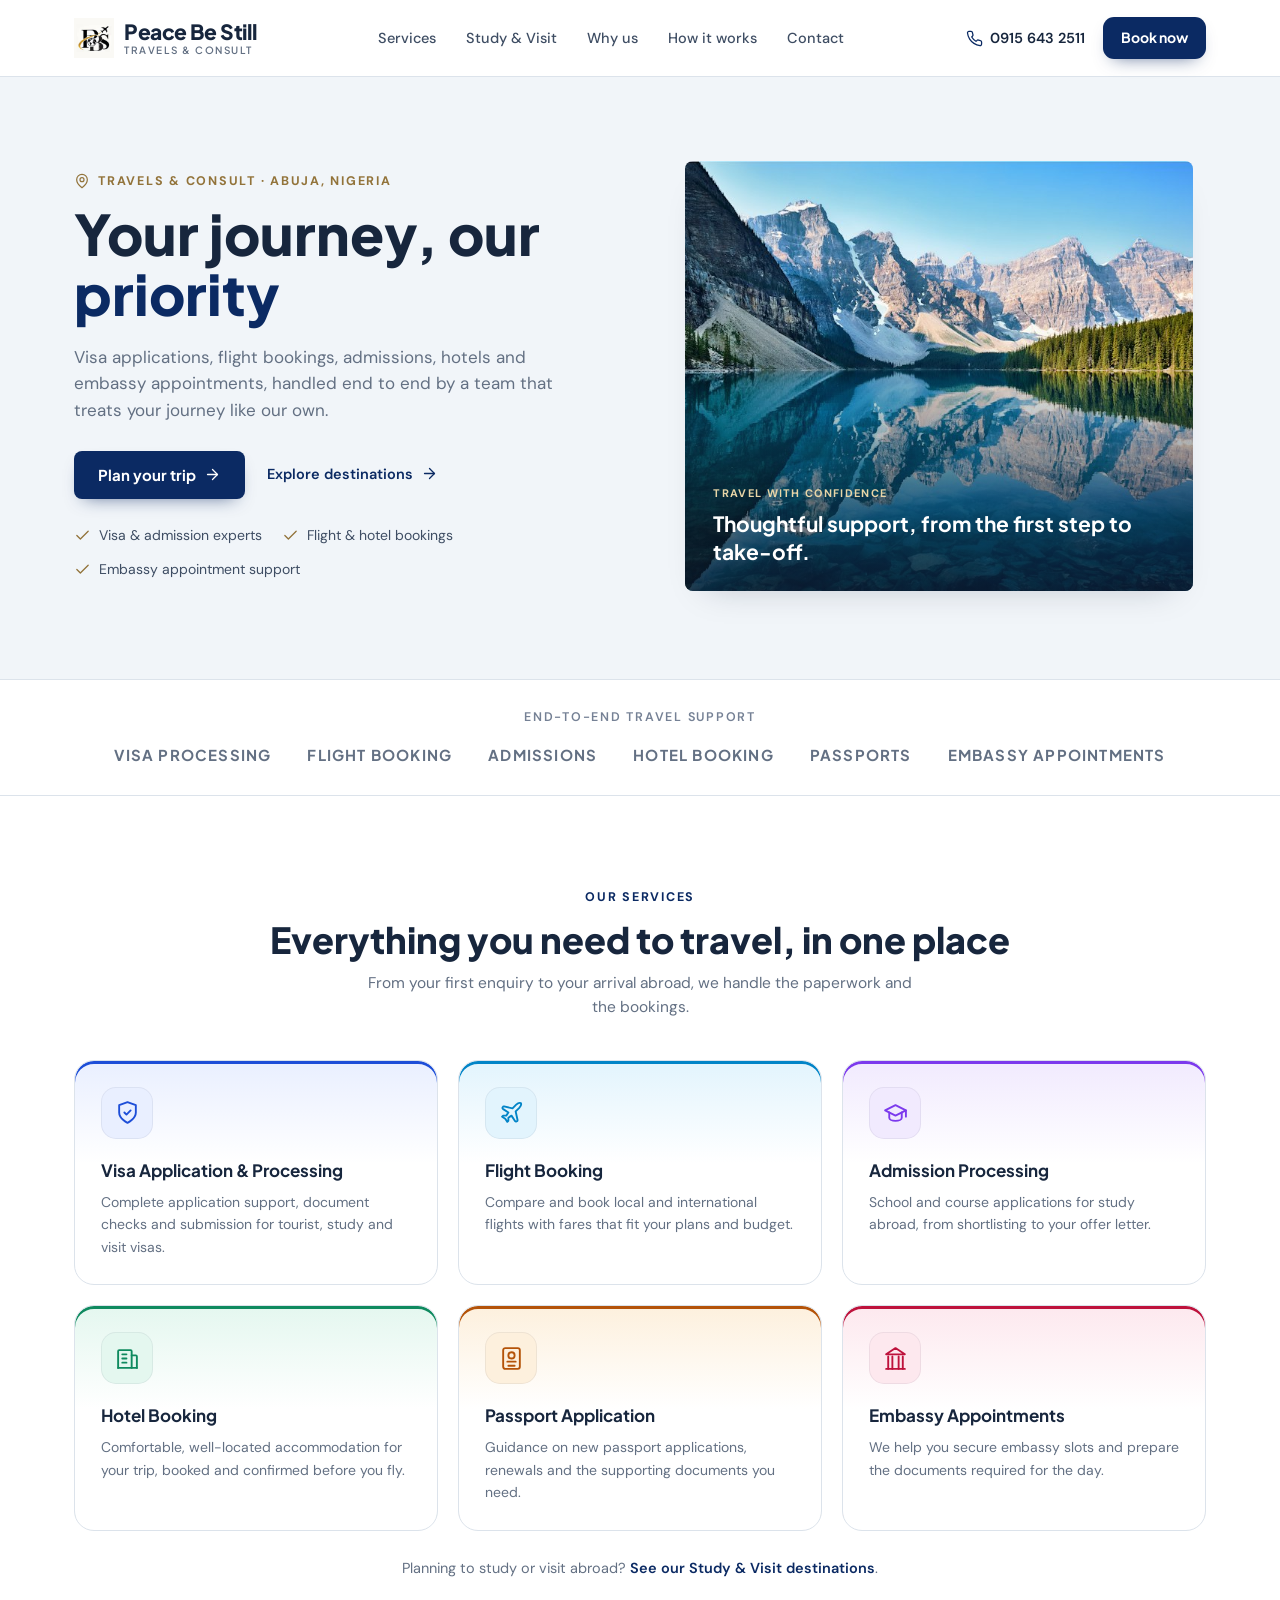
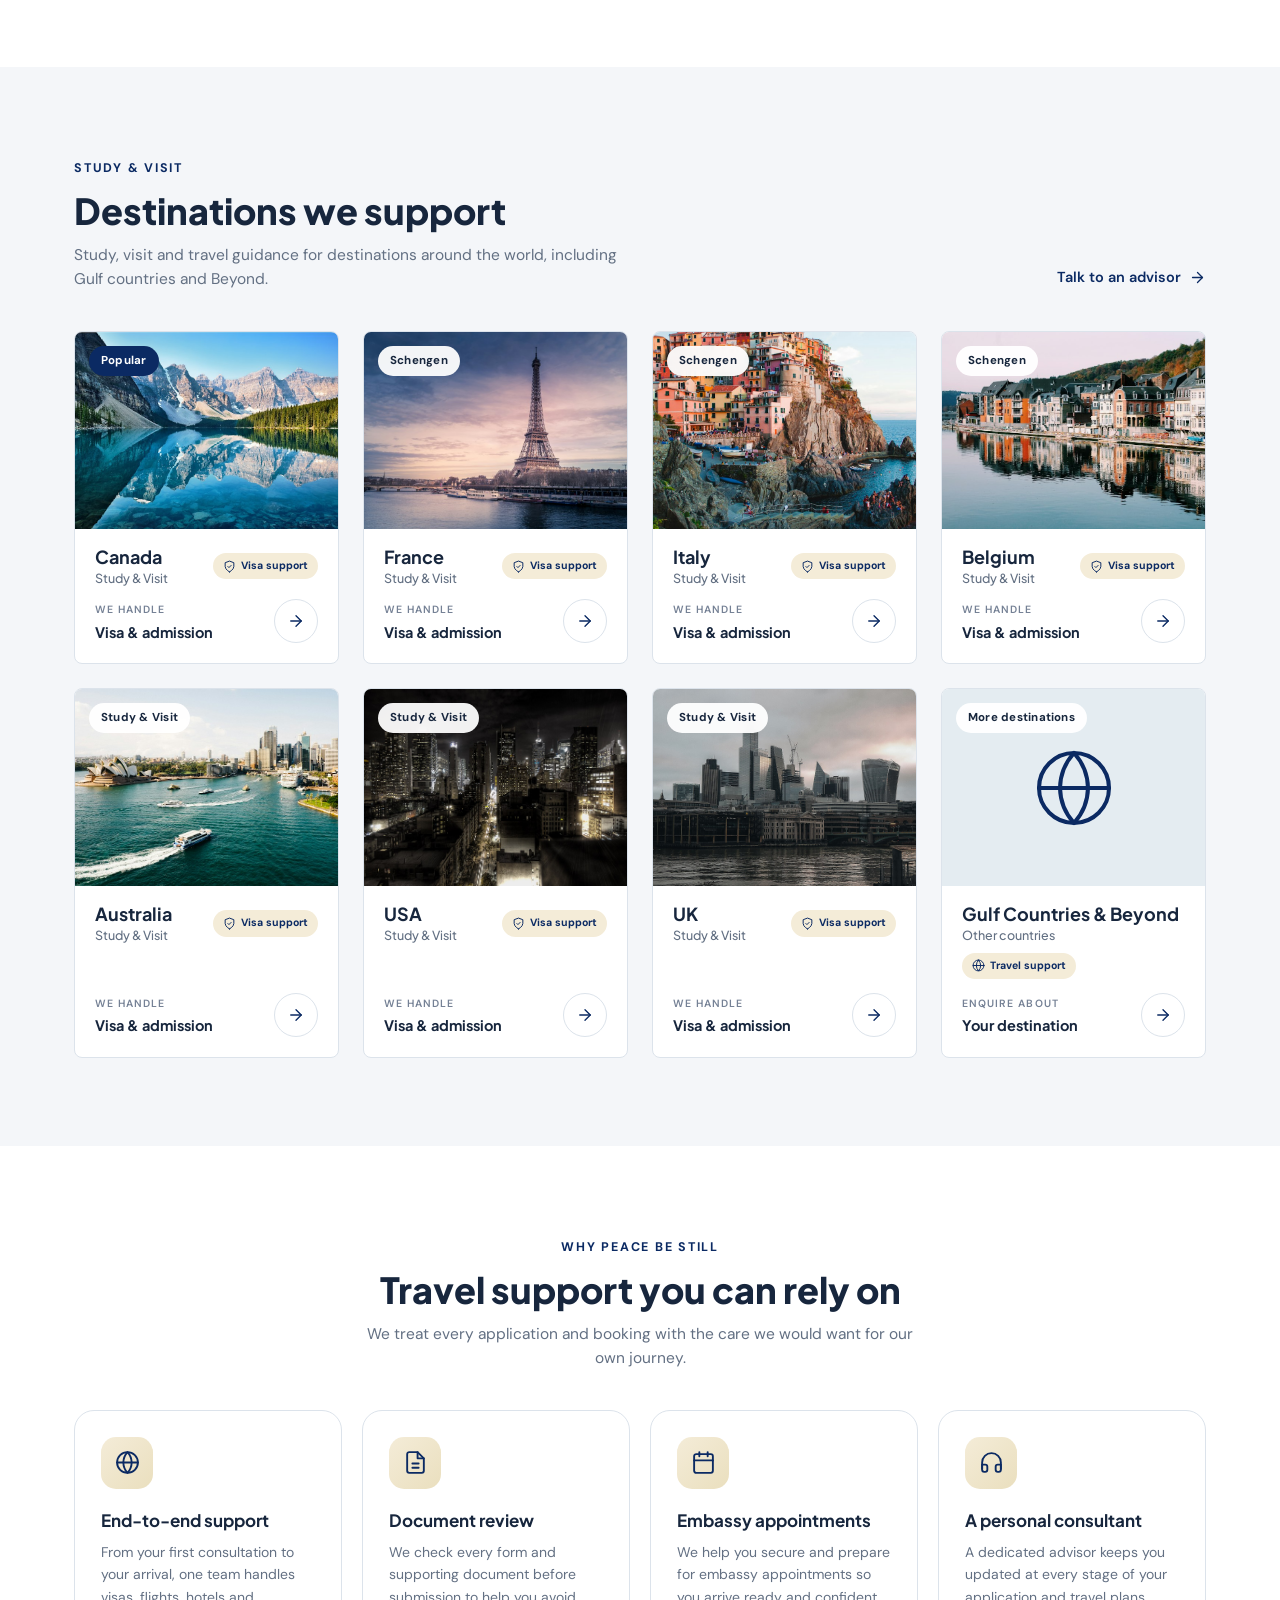
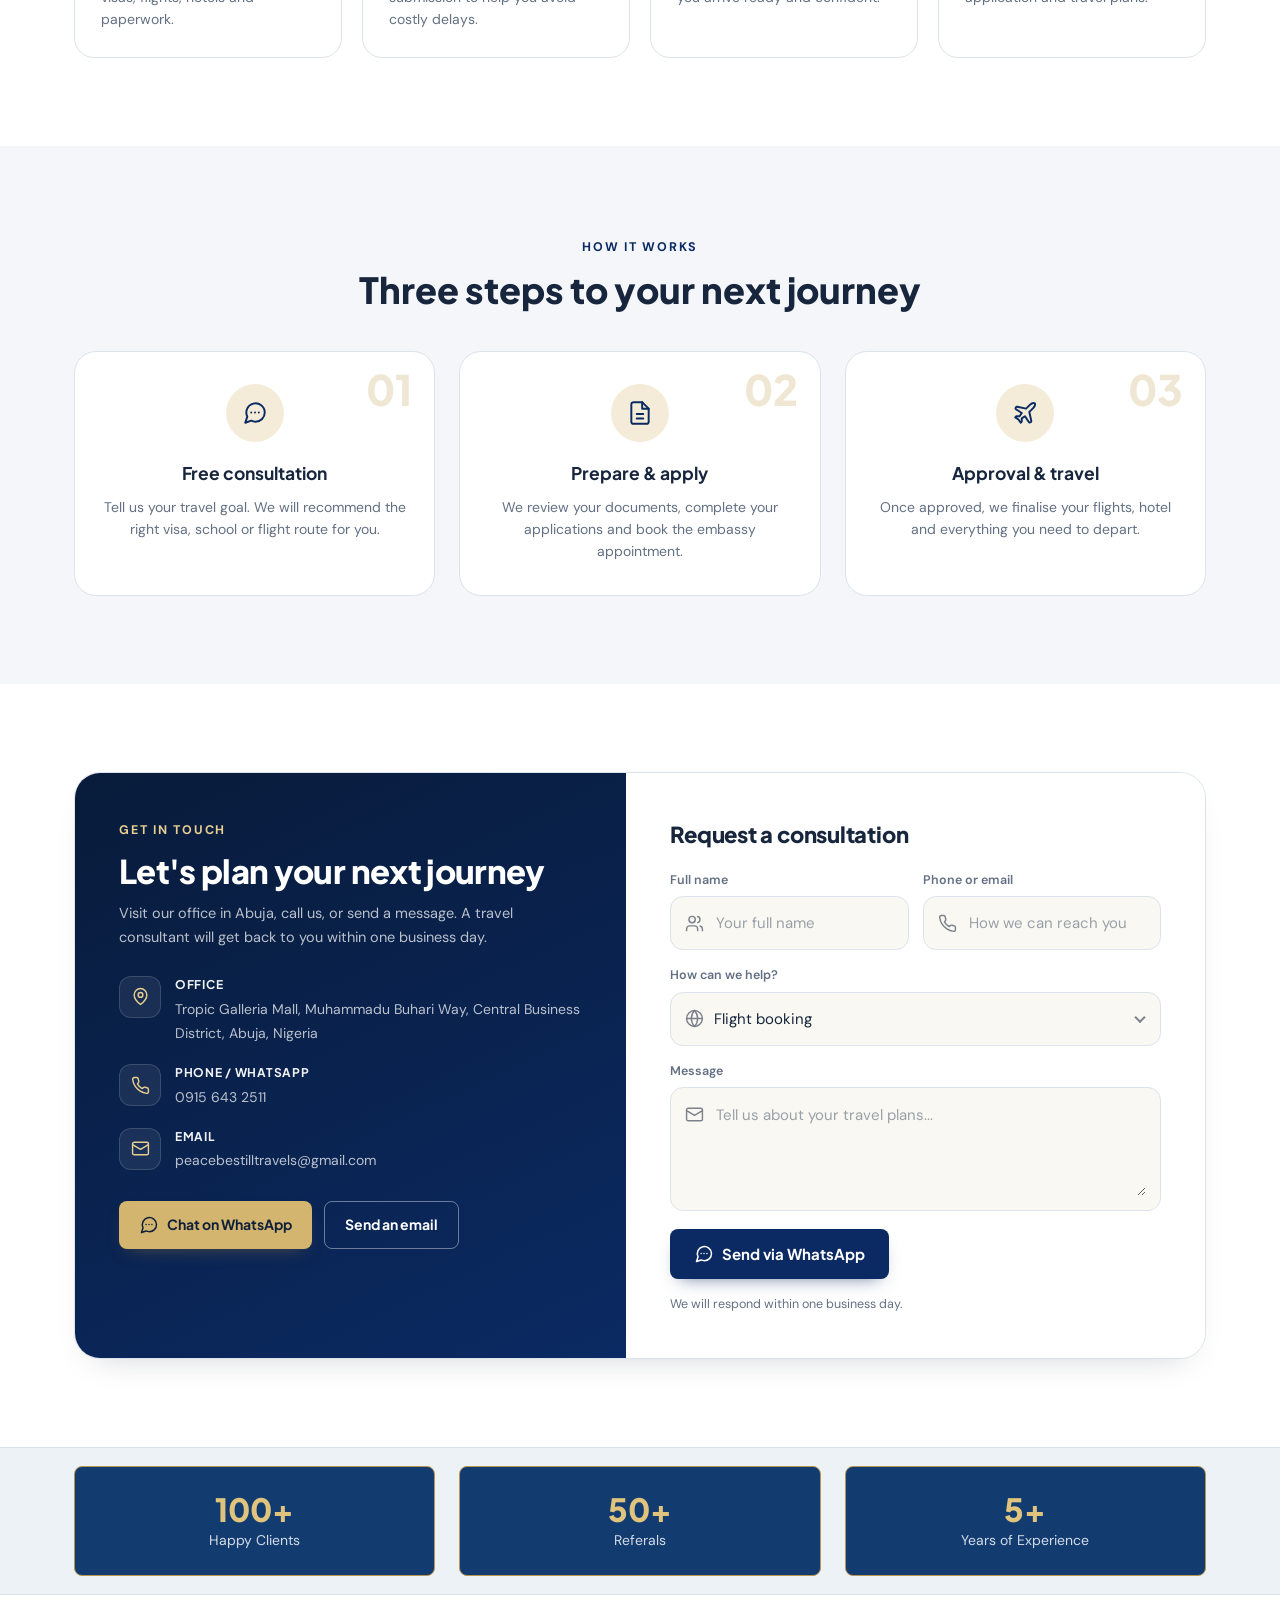
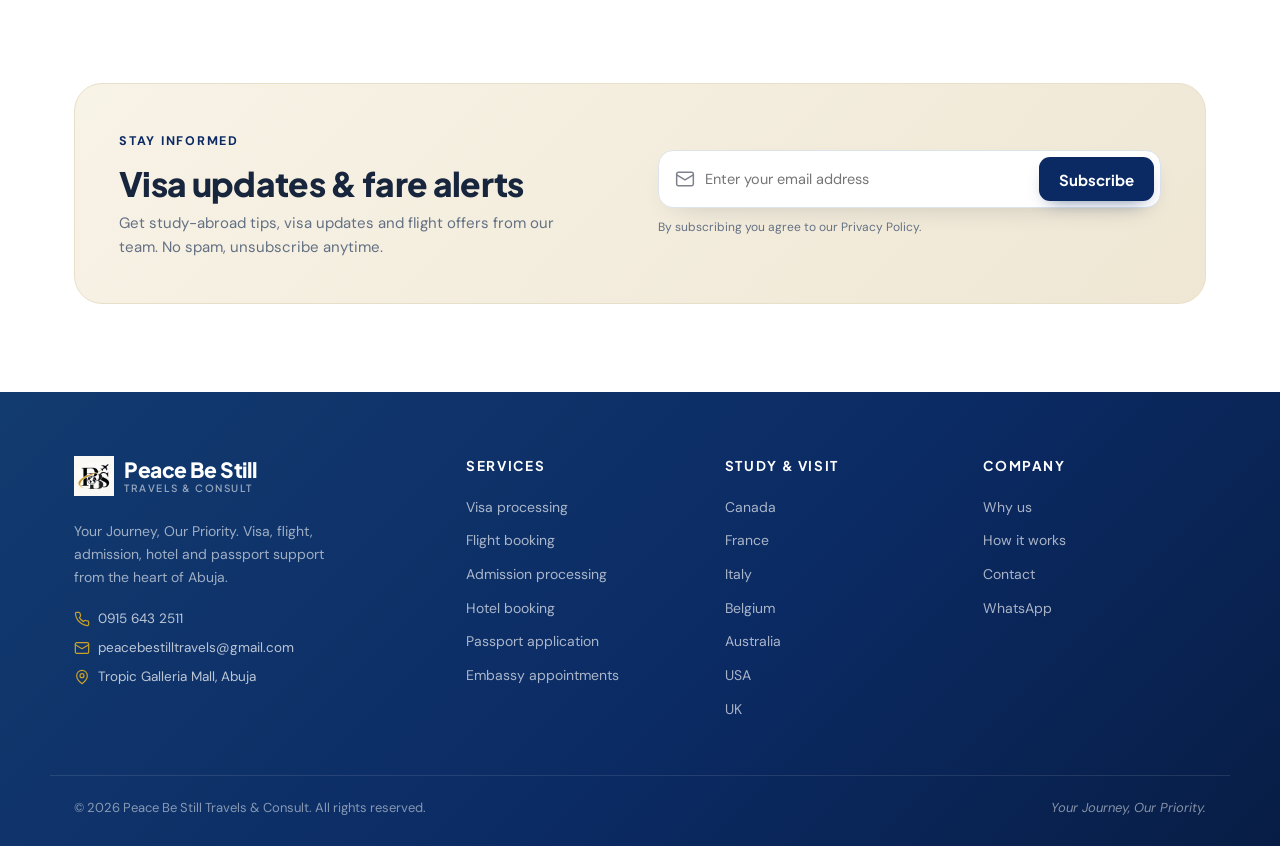
==== index.html @ 2a711cdb "Add files via upload" ====
<!DOCTYPE html>
<html lang="en">
<head>
  <meta charset="UTF-8">
  <meta name="viewport" content="width=device-width, initial-scale=1.0">
  <title>Peace Be Still Travels &amp; Consult — Your Journey, Our Priority</title>
  <meta name="description" content="Visa application and processing, flight booking, admission processing, hotel booking, passport application and embassy appointments in Abuja, Nigeria.">
  <meta name="theme-color" content="#0b2a63">
  <meta property="og:title" content="Peace Be Still Travels &amp; Consult">
  <meta property="og:description" content="Your Journey, Our Priority. Visa, flight, admission, hotel and passport support from Abuja, Nigeria.">
  <meta property="og:type" content="website">
  <link rel="icon" type="image/png" href="favicon.png">
  <link rel="preconnect" href="https://fonts.googleapis.com">
  <link rel="preconnect" href="https://fonts.gstatic.com" crossorigin>
  <link href="https://fonts.googleapis.com/css2?family=DM+Sans:wght@400;500;600;700&family=Plus+Jakarta+Sans:wght@500;600;700;800&display=swap" rel="stylesheet">
  <link rel="stylesheet" href="styles.css">
</head>
<body>

  <svg class="svg-sprite" aria-hidden="true" width="0" height="0" focusable="false">
    <defs>
      <symbol id="i-plane" viewBox="0 0 24 24"><path d="M17.8 19.2 16 11l3.5-3.5C21 6 21.5 4 21 3c-1-.5-3 0-4.5 1.5L13 8 4.8 6.2c-.5-.1-.9.1-1.1.5l-.3.5c-.2.5-.1 1 .3 1.3L9 12l-2 3H4l-1 1 3 2 2 3 1-1v-3l3-2 3.5 5.3c.3.4.8.5 1.3.3l.5-.2c.4-.3.6-.7.5-1.2z"/></symbol>
      <symbol id="i-takeoff" viewBox="0 0 24 24"><path d="M2 22h20"/><path d="M6.36 17.4 4 17l-2-4 1.1-.55a2 2 0 0 1 1.8 0l.17.1a2 2 0 0 0 1.8 0L8 12 5 6l.9-.45a2 2 0 0 1 2.09.2l4.02 3a2 2 0 0 0 2.1.2l4.19-2.06a2.41 2.41 0 0 1 1.73-.17L21 7a1.4 1.4 0 0 1 .87 1.99l-.38.76c-.23.46-.6.84-1.07 1.08L7.58 17.2a2 2 0 0 1-1.22.18Z"/></symbol>
      <symbol id="i-landing" viewBox="0 0 24 24"><path d="M2 22h20"/><path d="M3.77 10.77 2 9l2-4.5 1.1.55c.55.28.9.84.9 1.45v.84c0 .6.35 1.17.9 1.45L9 10l2-4 1.1.55c.55.28.9.84.9 1.45v.84c0 .6.35 1.17.9 1.45l1.9.95c.9.45 1.6 1.2 2 2.1l.4.9c.2.5-.1 1.1-.6 1.3l-1.9.95c-.9.45-2 .4-2.8-.2L4.3 12.9a2.7 2.7 0 0 1-1.2-2.1Z"/></symbol>
      <symbol id="i-calendar" viewBox="0 0 24 24"><rect x="3" y="4" width="18" height="18" rx="2"/><path d="M16 2v4M8 2v4M3 10h18"/></symbol>
      <symbol id="i-users" viewBox="0 0 24 24"><path d="M16 21v-2a4 4 0 0 0-4-4H6a4 4 0 0 0-4 4v2"/><circle cx="9" cy="7" r="4"/><path d="M22 21v-2a4 4 0 0 0-3-3.87"/><path d="M16 3.13a4 4 0 0 1 0 7.75"/></symbol>
      <symbol id="i-swap" viewBox="0 0 24 24"><path d="M8 3 4 7l4 4"/><path d="M4 7h16"/><path d="m16 21 4-4-4-4"/><path d="M20 17H4"/></symbol>
      <symbol id="i-chevron" viewBox="0 0 24 24"><path d="m6 9 6 6 6-6"/></symbol>
      <symbol id="i-menu" viewBox="0 0 24 24"><path d="M4 6h16M4 12h16M4 18h16"/></symbol>
      <symbol id="i-close" viewBox="0 0 24 24"><path d="M18 6 6 18M6 6l12 12"/></symbol>
      <symbol id="i-check" viewBox="0 0 24 24"><path d="m20 6-11 11-5-5"/></symbol>
      <symbol id="i-shield" viewBox="0 0 24 24"><path d="M12 22s8-4 8-10V5l-8-3-8 3v7c0 6 8 10 8 10z"/><path d="m9 12 2 2 4-4"/></symbol>
      <symbol id="i-tag" viewBox="0 0 24 24"><path d="M20.59 13.41 13.42 20.58a2 2 0 0 1-2.83 0L2 12V2h10l8.59 8.59a2 2 0 0 1 0 2.82Z"/><circle cx="7" cy="7" r="1.5"/></symbol>
      <symbol id="i-headset" viewBox="0 0 24 24"><path d="M3 18v-6a9 9 0 0 1 18 0v6"/><path d="M21 19a2 2 0 0 1-2 2h-1a2 2 0 0 1-2-2v-3a2 2 0 0 1 2-2h3zM3 19a2 2 0 0 0 2 2h1a2 2 0 0 0 2-2v-3a2 2 0 0 0-2-2H3z"/></symbol>
      <symbol id="i-globe" viewBox="0 0 24 24"><circle cx="12" cy="12" r="10"/><path d="M2 12h20"/><path d="M12 2a15.3 15.3 0 0 1 4 10 15.3 15.3 0 0 1-4 10 15.3 15.3 0 0 1-4-10 15.3 15.3 0 0 1 4-10z"/></symbol>
      <symbol id="i-star" viewBox="0 0 24 24"><path d="m12 2 3.09 6.26L22 9.27l-5 4.87 1.18 6.88L12 17.77l-6.18 3.25L7 14.14 2 9.27l6.91-1.01z"/></symbol>
      <symbol id="i-arrow" viewBox="0 0 24 24"><path d="M5 12h14"/><path d="m12 5 7 7-7 7"/></symbol>
      <symbol id="i-mail" viewBox="0 0 24 24"><rect x="2" y="4" width="20" height="16" rx="2"/><path d="m22 7-10 6L2 7"/></symbol>
      <symbol id="i-phone" viewBox="0 0 24 24"><path d="M22 16.92v3a2 2 0 0 1-2.18 2 19.79 19.79 0 0 1-8.63-3.07 19.5 19.5 0 0 1-6-6A19.79 19.79 0 0 1 2.12 4.18 2 2 0 0 1 4.11 2h3a2 2 0 0 1 2 1.72c.12.9.34 1.79.66 2.64a2 2 0 0 1-.45 2.11L8.09 9.91a16 16 0 0 0 6 6l1.44-1.23a2 2 0 0 1 2.11-.45c.85.32 1.74.54 2.64.66A2 2 0 0 1 22 16.92z"/></symbol>
      <symbol id="i-pin" viewBox="0 0 24 24"><path d="M20 10c0 6-8 12-8 12s-8-6-8-12a8 8 0 0 1 16 0z"/><circle cx="12" cy="10" r="3"/></symbol>
      <symbol id="i-minus" viewBox="0 0 24 24"><path d="M5 12h14"/></symbol>
      <symbol id="i-plus" viewBox="0 0 24 24"><path d="M12 5v14M5 12h14"/></symbol>
      <symbol id="i-search" viewBox="0 0 24 24"><circle cx="11" cy="11" r="8"/><path d="m21 21-4.3-4.3"/></symbol>
      <symbol id="i-clock" viewBox="0 0 24 24"><circle cx="12" cy="12" r="10"/><path d="M12 6v6l4 2"/></symbol>
      <symbol id="i-luggage" viewBox="0 0 24 24"><path d="M6 20V8a2 2 0 0 1 2-2h8a2 2 0 0 1 2 2v12"/><path d="M4 20h16"/><path d="M10 6V4h4v2"/><path d="M10 12v4M14 12v4"/></symbol>
      <symbol id="i-card" viewBox="0 0 24 24"><rect x="2" y="5" width="20" height="14" rx="2"/><path d="M2 10h20"/></symbol>
      <symbol id="i-graduation" viewBox="0 0 24 24"><path d="M22 10 12 5 2 10l10 5 10-5z"/><path d="M6 12v5c0 1.7 2.7 3 6 3s6-1.3 6-3v-5"/><path d="M22 10v6"/></symbol>
      <symbol id="i-hotel" viewBox="0 0 24 24"><path d="M3 21V5a1 1 0 0 1 1-1h11a1 1 0 0 1 1 1v16"/><path d="M16 9h4a1 1 0 0 1 1 1v11"/><path d="M3 21h18"/><path d="M7 8h4M7 12h4M7 16h4"/></symbol>
      <symbol id="i-passport" viewBox="0 0 24 24"><rect x="4" y="2" width="16" height="20" rx="2"/><circle cx="12" cy="9" r="3"/><path d="M8 15h8M9 19h6"/></symbol>
      <symbol id="i-landmark" viewBox="0 0 24 24"><path d="M3 22h18"/><path d="M5 22V10M9 22V10M15 22V10M19 22V10"/><path d="m12 2 9 6H3z"/></symbol>
      <symbol id="i-chat" viewBox="0 0 24 24"><path d="M21 11.5a8.4 8.4 0 0 1-8.5 8.5 8.5 8.5 0 0 1-3.9-.9L3 21l1.9-5.6a8.5 8.5 0 1 1 16.1-3.9z"/><path d="M8.5 11.5h.01M12 11.5h.01M15.5 11.5h.01"/></symbol>
      <symbol id="i-file" viewBox="0 0 24 24"><path d="M14 2H6a2 2 0 0 0-2 2v16a2 2 0 0 0 2 2h12a2 2 0 0 0 2-2V8z"/><path d="M14 2v6h6"/><path d="M9 13h6M9 17h6"/></symbol>
    </defs>
  </svg>

  <header class="site-header" id="siteHeader">
    <div class="container header-inner">
      <a class="brand" href="#top" aria-label="Peace Be Still Travels and Consult home">
        <span class="brand-mark"><img src="favicon.png" alt="" aria-hidden="true"></span>
        <span class="brand-text">
          <span class="brand-name">Peace Be Still</span>
          <span class="brand-sub">Travels &amp; Consult</span>
        </span>
      </a>

      <nav class="main-nav" id="mainNav" aria-label="Main navigation">
        <a href="#services">Services</a>
        <a href="#destinations">Study &amp; Visit</a>
        <a href="#why">Why us</a>
        <a href="#how">How it works</a>
        <a href="#contact">Contact</a>
      </nav>

      <div class="header-actions">
        <a href="tel:+2349156432511" class="link-ghost header-phone">
          <svg class="icon" aria-hidden="true"><use href="#i-phone"/></svg>
          0915 643 2511
        </a>
        <a href="#contact" class="btn btn-primary btn-sm">Book now</a>
        <button class="nav-toggle" id="navToggle" aria-expanded="false" aria-controls="mainNav" aria-label="Toggle navigation">
          <svg class="icon nav-toggle-open" aria-hidden="true"><use href="#i-menu"/></svg>
          <svg class="icon nav-toggle-close" aria-hidden="true"><use href="#i-close"/></svg>
        </button>
      </div>
    </div>
  </header>

  <main id="top">

    <section class="hero">
      <div class="container hero-inner">
        <div class="hero-copy">
          <span class="eyebrow eyebrow-light">
            <svg class="icon" aria-hidden="true"><use href="#i-pin"/></svg>
            Travels &amp; Consult · Abuja, Nigeria
          </span>
          <h1>Your journey, our <span class="highlight">priority</span></h1>
          <p class="hero-text">Visa applications, flight bookings, admissions, hotels and embassy appointments, handled end to end by a team that treats your journey like our own.</p>
          <div class="hero-actions">
            <a href="#contact" class="btn btn-primary">Plan your trip <svg class="icon" aria-hidden="true"><use href="#i-arrow"/></svg></a>
            <a href="#destinations" class="link-arrow">Explore destinations <svg class="icon" aria-hidden="true"><use href="#i-arrow"/></svg></a>
          </div>
          <ul class="hero-points">
            <li><svg class="icon" aria-hidden="true"><use href="#i-check"/></svg> Visa &amp; admission experts</li>
            <li><svg class="icon" aria-hidden="true"><use href="#i-check"/></svg> Flight &amp; hotel bookings</li>
            <li><svg class="icon" aria-hidden="true"><use href="#i-check"/></svg> Embassy appointment support</li>
          </ul>
        </div>
        <figure class="hero-visual">
          <img src="dest-canada.jpg" alt="Mountain lake and forest in Canada" fetchpriority="high">
          <figcaption class="hero-image-note">
            <span>TRAVEL WITH CONFIDENCE</span>
            <strong>Thoughtful support, from the first step to take-off.</strong>
          </figcaption>
        </figure>
      </div>
    </section>

    <section class="trust-strip" aria-label="Our services at a glance">
      <div class="container trust-inner">
        <p class="trust-label">End-to-end travel support</p>
        <div class="trust-logos">
          <span class="airline-logo">VISA PROCESSING</span>
          <span class="airline-logo">FLIGHT BOOKING</span>
          <span class="airline-logo">ADMISSIONS</span>
          <span class="airline-logo">HOTEL BOOKING</span>
          <span class="airline-logo">PASSPORTS</span>
          <span class="airline-logo">EMBASSY APPOINTMENTS</span>
        </div>
      </div>
    </section>

    <section class="section" id="services">
      <div class="container">
        <div class="section-head section-head-center">
          <div>
            <span class="eyebrow">Our services</span>
            <h2>Everything you need to travel, in one place</h2>
            <p>From your first enquiry to your arrival abroad, we handle the paperwork and the bookings.</p>
          </div>
        </div>

        <div class="feature-grid service-grid">
          <article class="feature-card reveal">
            <span class="feature-icon"><svg class="icon" aria-hidden="true"><use href="#i-shield"/></svg></span>
            <h3>Visa Application &amp; Processing</h3>
            <p>Complete application support, document checks and submission for tourist, study and visit visas.</p>
          </article>
          <article class="feature-card reveal">
            <span class="feature-icon"><svg class="icon" aria-hidden="true"><use href="#i-plane"/></svg></span>
            <h3>Flight Booking</h3>
            <p>Compare and book local and international flights with fares that fit your plans and budget.</p>
          </article>
          <article class="feature-card reveal">
            <span class="feature-icon"><svg class="icon" aria-hidden="true"><use href="#i-graduation"/></svg></span>
            <h3>Admission Processing</h3>
            <p>School and course applications for study abroad, from shortlisting to your offer letter.</p>
          </article>
          <article class="feature-card reveal">
            <span class="feature-icon"><svg class="icon" aria-hidden="true"><use href="#i-hotel"/></svg></span>
            <h3>Hotel Booking</h3>
            <p>Comfortable, well-located accommodation for your trip, booked and confirmed before you fly.</p>
          </article>
          <article class="feature-card reveal">
            <span class="feature-icon"><svg class="icon" aria-hidden="true"><use href="#i-passport"/></svg></span>
            <h3>Passport Application</h3>
            <p>Guidance on new passport applications, renewals and the supporting documents you need.</p>
          </article>
          <article class="feature-card reveal">
            <span class="feature-icon"><svg class="icon" aria-hidden="true"><use href="#i-landmark"/></svg></span>
            <h3>Embassy Appointments</h3>
            <p>We help you secure embassy slots and prepare the documents required for the day.</p>
          </article>
        </div>

        <p class="service-foot">Planning to study or visit abroad? <a href="#destinations">See our Study &amp; Visit destinations</a>.</p>
      </div>
    </section>

    <section class="section section-soft" id="destinations">
      <div class="container">
        <div class="section-head">
          <div>
            <span class="eyebrow">Study &amp; Visit</span>
            <h2>Destinations we support</h2>
            <p>Study, visit and travel guidance for destinations around the world, including Gulf countries and Beyond.</p>
          </div>
          <a href="#contact" class="link-arrow">Talk to an advisor <svg class="icon" aria-hidden="true"><use href="#i-arrow"/></svg></a>
        </div>

        <div class="dest-grid">
          <article class="dest-card reveal">
            <a class="dest-media" href="#contact" aria-label="Enquire about studying in Canada">
              <img src="dest-canada.jpg" alt="Lake and mountains in Canada" loading="lazy">
              <span class="dest-tag dest-tag-alt">Popular</span>
            </a>
            <div class="dest-body">
              <div class="dest-head">
                <h3>Canada <span>Study &amp; Visit</span></h3>
                <span class="dest-badge"><svg class="icon" aria-hidden="true"><use href="#i-shield"/></svg> Visa support</span>
              </div>
              <div class="dest-foot">
                <div class="dest-note"><small>We handle</small><strong>Visa &amp; admission</strong></div>
                <a class="round-btn" href="#contact" aria-label="Enquire about Canada"><svg class="icon" aria-hidden="true"><use href="#i-arrow"/></svg></a>
              </div>
            </div>
          </article>

          <article class="dest-card reveal">
            <a class="dest-media" href="#contact" aria-label="Enquire about studying in France">
              <img src="dest-france.jpg" alt="Eiffel Tower in Paris, France" loading="lazy">
              <span class="dest-tag">Schengen</span>
            </a>
            <div class="dest-body">
              <div class="dest-head">
                <h3>France <span>Study &amp; Visit</span></h3>
                <span class="dest-badge"><svg class="icon" aria-hidden="true"><use href="#i-shield"/></svg> Visa support</span>
              </div>
              <div class="dest-foot">
                <div class="dest-note"><small>We handle</small><strong>Visa &amp; admission</strong></div>
                <a class="round-btn" href="#contact" aria-label="Enquire about France"><svg class="icon" aria-hidden="true"><use href="#i-arrow"/></svg></a>
              </div>
            </div>
          </article>

          <article class="dest-card reveal">
            <a class="dest-media" href="#contact" aria-label="Enquire about studying in Italy">
              <img src="dest-italy.jpg" alt="Coastal village in Italy" loading="lazy">
              <span class="dest-tag">Schengen</span>
            </a>
            <div class="dest-body">
              <div class="dest-head">
                <h3>Italy <span>Study &amp; Visit</span></h3>
                <span class="dest-badge"><svg class="icon" aria-hidden="true"><use href="#i-shield"/></svg> Visa support</span>
              </div>
              <div class="dest-foot">
                <div class="dest-note"><small>We handle</small><strong>Visa &amp; admission</strong></div>
                <a class="round-btn" href="#contact" aria-label="Enquire about Italy"><svg class="icon" aria-hidden="true"><use href="#i-arrow"/></svg></a>
              </div>
            </div>
          </article>

          <article class="dest-card reveal">
            <a class="dest-media" href="#contact" aria-label="Enquire about studying in Belgium">
              <img src="dest-belgium.jpg" alt="Historic street in Belgium" loading="lazy">
              <span class="dest-tag">Schengen</span>
            </a>
            <div class="dest-body">
              <div class="dest-head">
                <h3>Belgium <span>Study &amp; Visit</span></h3>
                <span class="dest-badge"><svg class="icon" aria-hidden="true"><use href="#i-shield"/></svg> Visa support</span>
              </div>
              <div class="dest-foot">
                <div class="dest-note"><small>We handle</small><strong>Visa &amp; admission</strong></div>
                <a class="round-btn" href="#contact" aria-label="Enquire about Belgium"><svg class="icon" aria-hidden="true"><use href="#i-arrow"/></svg></a>
              </div>
            </div>
          </article>

          <article class="dest-card reveal">
            <a class="dest-media" href="#contact" aria-label="Enquire about studying in Australia">
              <img src="dest-australia.jpg" alt="Sydney Opera House in Australia" loading="lazy">
              <span class="dest-tag">Study &amp; Visit</span>
            </a>
            <div class="dest-body">
              <div class="dest-head">
                <h3>Australia <span>Study &amp; Visit</span></h3>
                <span class="dest-badge"><svg class="icon" aria-hidden="true"><use href="#i-shield"/></svg> Visa support</span>
              </div>
              <div class="dest-foot">
                <div class="dest-note"><small>We handle</small><strong>Visa &amp; admission</strong></div>
                <a class="round-btn" href="#contact" aria-label="Enquire about Australia"><svg class="icon" aria-hidden="true"><use href="#i-arrow"/></svg></a>
              </div>
            </div>
          </article>

          <article class="dest-card reveal">
            <a class="dest-media" href="#contact" aria-label="Enquire about studying in the USA">
              <img src="dest-usa.jpg" alt="New York City skyline in the USA" loading="lazy">
              <span class="dest-tag">Study &amp; Visit</span>
            </a>
            <div class="dest-body">
              <div class="dest-head">
                <h3>USA <span>Study &amp; Visit</span></h3>
                <span class="dest-badge"><svg class="icon" aria-hidden="true"><use href="#i-shield"/></svg> Visa support</span>
              </div>
              <div class="dest-foot">
                <div class="dest-note"><small>We handle</small><strong>Visa &amp; admission</strong></div>
                <a class="round-btn" href="#contact" aria-label="Enquire about the USA"><svg class="icon" aria-hidden="true"><use href="#i-arrow"/></svg></a>
              </div>
            </div>
          </article>

          <article class="dest-card reveal">
            <a class="dest-media" href="#contact" aria-label="Enquire about studying in the UK">
              <img src="dest-uk.jpg" alt="London skyline in the United Kingdom" loading="lazy">
              <span class="dest-tag">Study &amp; Visit</span>
            </a>
            <div class="dest-body">
              <div class="dest-head">
                <h3>UK <span>Study &amp; Visit</span></h3>
                <span class="dest-badge"><svg class="icon" aria-hidden="true"><use href="#i-shield"/></svg> Visa support</span>
              </div>
              <div class="dest-foot">
                <div class="dest-note"><small>We handle</small><strong>Visa &amp; admission</strong></div>
                <a class="round-btn" href="#contact" aria-label="Enquire about the UK"><svg class="icon" aria-hidden="true"><use href="#i-arrow"/></svg></a>
              </div>
            </div>
          </article>

          <article class="dest-card reveal">
            <a class="dest-media dest-media-global" href="#contact" aria-label="Enquire about Gulf countries and other destinations">
              <svg class="icon" aria-hidden="true"><use href="#i-globe"/></svg>
              <span class="dest-tag">More destinations</span>
            </a>
            <div class="dest-body">
              <div class="dest-head">
                <h3>Gulf Countries &amp; Beyond <span>Other countries</span></h3>
                <span class="dest-badge"><svg class="icon" aria-hidden="true"><use href="#i-globe"/></svg> Travel support</span>
              </div>
              <div class="dest-foot">
                <div class="dest-note"><small>Enquire about</small><strong>Your destination</strong></div>
                <a class="round-btn" href="#contact" aria-label="Enquire about other destinations"><svg class="icon" aria-hidden="true"><use href="#i-arrow"/></svg></a>
              </div>
            </div>
          </article>
        </div>
      </div>
    </section>

    <section class="section" id="why">
      <div class="container">
        <div class="section-head section-head-center">
          <div>
            <span class="eyebrow">Why Peace Be Still</span>
            <h2>Travel support you can rely on</h2>
            <p>We treat every application and booking with the care we would want for our own journey.</p>
          </div>
        </div>

        <div class="feature-grid">
          <article class="feature-card reveal">
            <span class="feature-icon"><svg class="icon" aria-hidden="true"><use href="#i-globe"/></svg></span>
            <h3>End-to-end support</h3>
            <p>From your first consultation to your arrival, one team handles visas, flights, hotels and paperwork.</p>
          </article>
          <article class="feature-card reveal">
            <span class="feature-icon"><svg class="icon" aria-hidden="true"><use href="#i-file"/></svg></span>
            <h3>Document review</h3>
            <p>We check every form and supporting document before submission to help you avoid costly delays.</p>
          </article>
          <article class="feature-card reveal">
            <span class="feature-icon"><svg class="icon" aria-hidden="true"><use href="#i-calendar"/></svg></span>
            <h3>Embassy appointments</h3>
            <p>We help you secure and prepare for embassy appointments so you arrive ready and confident.</p>
          </article>
          <article class="feature-card reveal">
            <span class="feature-icon"><svg class="icon" aria-hidden="true"><use href="#i-headset"/></svg></span>
            <h3>A personal consultant</h3>
            <p>A dedicated advisor keeps you updated at every stage of your application and travel plans.</p>
          </article>
        </div>
      </div>
    </section>

    <section class="section section-soft" id="how">
      <div class="container">
        <div class="section-head section-head-center">
          <div>
            <span class="eyebrow">How it works</span>
            <h2>Three steps to your next journey</h2>
          </div>
        </div>

        <div class="steps">
          <article class="step reveal">
            <span class="step-num">01</span>
            <span class="step-icon"><svg class="icon" aria-hidden="true"><use href="#i-chat"/></svg></span>
            <h3>Free consultation</h3>
            <p>Tell us your travel goal. We will recommend the right visa, school or flight route for you.</p>
          </article>
          <article class="step reveal">
            <span class="step-num">02</span>
            <span class="step-icon"><svg class="icon" aria-hidden="true"><use href="#i-file"/></svg></span>
            <h3>Prepare &amp; apply</h3>
            <p>We review your documents, complete your applications and book the embassy appointment.</p>
          </article>
          <article class="step reveal">
            <span class="step-num">03</span>
            <span class="step-icon"><svg class="icon" aria-hidden="true"><use href="#i-plane"/></svg></span>
            <h3>Approval &amp; travel</h3>
            <p>Once approved, we finalise your flights, hotel and everything you need to depart.</p>
          </article>
        </div>
      </div>
    </section>

    <section class="section" id="contact">
      <div class="container">
        <div class="contact-card reveal">
          <div class="contact-info">
            <span class="eyebrow">Get in touch</span>
            <h2>Let's plan your next journey</h2>
            <p>Visit our office in Abuja, call us, or send a message. A travel consultant will get back to you within one business day.</p>

            <ul class="contact-list">
              <li>
                <span class="contact-icon"><svg class="icon" aria-hidden="true"><use href="#i-pin"/></svg></span>
                <div><strong>Office</strong><span>Tropic Galleria Mall, Muhammadu Buhari Way, Central Business District, Abuja, Nigeria</span></div>
              </li>
              <li>
                <span class="contact-icon"><svg class="icon" aria-hidden="true"><use href="#i-phone"/></svg></span>
                <div><strong>Phone / WhatsApp</strong><a href="tel:+2349156432511">0915 643 2511</a></div>
              </li>
              <li>
                <span class="contact-icon"><svg class="icon" aria-hidden="true"><use href="#i-mail"/></svg></span>
                <div><strong>Email</strong><a href="mailto:peacebestilltravels@gmail.com">peacebestilltravels@gmail.com</a></div>
              </li>
            </ul>

            <div class="contact-actions">
              <a class="btn btn-accent" href="https://wa.me/2349156432511?text=Hello%20Peace%20Be%20Still%20Travels%2C%20I%27d%20like%20to%20make%20an%20enquiry." target="_blank" rel="noopener">
                <svg class="icon" aria-hidden="true"><use href="#i-chat"/></svg> Chat on WhatsApp
              </a>
              <a class="btn btn-outline" href="mailto:peacebestilltravels@gmail.com">Send an email</a>
            </div>
          </div>

          <form class="contact-form" id="contactForm" novalidate>
            <h3>Request a consultation</h3>
            <div class="contact-grid">
              <div class="field">
                <label for="cName">Full name</label>
                <div class="input-wrap">
                  <svg class="icon" aria-hidden="true"><use href="#i-users"/></svg>
                  <input type="text" id="cName" name="name" placeholder="Your full name" required>
                </div>
              </div>
              <div class="field">
                <label for="cContact">Phone or email</label>
                <div class="input-wrap">
                  <svg class="icon" aria-hidden="true"><use href="#i-phone"/></svg>
                  <input type="text" id="cContact" name="contact" placeholder="How we can reach you" required>
                </div>
              </div>
            </div>

            <div class="field">
              <label for="cService">How can we help?</label>
              <div class="input-wrap input-select">
                <svg class="icon" aria-hidden="true"><use href="#i-globe"/></svg>
                <select id="cService" name="service">
                  <option>Flight booking</option>
                  <option>Visa application &amp; processing</option>
                  <option>Admission processing</option>
                  <option>Hotel booking</option>
                  <option>Passport application</option>
                  <option>Embassy appointment</option>
                  <option>Study &amp; Visit</option>
                  <option>Other enquiry</option>
                </select>
              </div>
            </div>

            <div class="field">
              <label for="cMessage">Message</label>
              <div class="input-wrap input-area">
                <svg class="icon" aria-hidden="true"><use href="#i-mail"/></svg>
                <textarea id="cMessage" name="message" rows="4" placeholder="Tell us about your travel plans..."></textarea>
              </div>
            </div>

            <button class="btn btn-primary" type="submit">
              <svg class="icon" aria-hidden="true"><use href="#i-chat"/></svg>
              Send via WhatsApp
            </button>
            <p class="form-note" id="contactNote">We will respond within one business day.</p>
          </form>
        </div>
      </div>
    </section>

    <section class="travel-stats" aria-label="Peace Be Still at a glance">
      <div class="container travel-stats-grid">
        <div class="travel-stat">
          <strong>100+</strong>
          <span>Happy Clients</span>
        </div>
        <div class="travel-stat">
          <strong>50+</strong>
          <span>Referals</span>
        </div>
        <div class="travel-stat">
          <strong>5+</strong>
          <span>Years of Experience</span>
        </div>
      </div>
    </section>

    <section class="section" id="newsletter">
      <div class="container">
        <div class="newsletter reveal">
          <div class="newsletter-copy">
            <span class="eyebrow">Stay informed</span>
            <h2>Visa updates &amp; fare alerts</h2>
            <p>Get study-abroad tips, visa updates and flight offers from our team. No spam, unsubscribe anytime.</p>
          </div>
          <form class="newsletter-form" id="newsletterForm" novalidate>
            <div class="newsletter-input">
              <svg class="icon" aria-hidden="true"><use href="#i-mail"/></svg>
              <label class="sr-only" for="email">Email address</label>
              <input type="email" id="email" name="email" placeholder="Enter your email address" required>
              <button class="btn btn-primary" type="submit">Subscribe</button>
            </div>
            <p class="newsletter-note" id="newsletterNote">By subscribing you agree to our Privacy Policy.</p>
          </form>
        </div>
      </div>
    </section>
  </main>

  <footer class="site-footer" id="support">
    <div class="container footer-top">
      <div class="footer-brand">
        <a class="brand brand-light" href="#top" aria-label="Peace Be Still Travels and Consult home">
          <span class="brand-mark"><img src="favicon.png" alt="" aria-hidden="true"></span>
          <span class="brand-text">
            <span class="brand-name">Peace Be Still</span>
            <span class="brand-sub">Travels &amp; Consult</span>
          </span>
        </a>
        <p>Your Journey, Our Priority. Visa, flight, admission, hotel and passport support from the heart of Abuja.</p>
        <div class="footer-contact">
          <a href="tel:+2349156432511"><svg class="icon" aria-hidden="true"><use href="#i-phone"/></svg> 0915 643 2511</a>
          <a href="mailto:peacebestilltravels@gmail.com"><svg class="icon" aria-hidden="true"><use href="#i-mail"/></svg> peacebestilltravels@gmail.com</a>
          <a href="https://maps.google.com/?q=Tropic+Galleria+Mall+Muhammadu+Buhari+Way+Central+Business+District+Abuja" target="_blank" rel="noopener"><svg class="icon" aria-hidden="true"><use href="#i-pin"/></svg> Tropic Galleria Mall, Abuja</a>
        </div>
      </div>

      <div class="footer-col">
        <h3>Services</h3>
        <a href="#services">Visa processing</a>
        <a href="#services">Flight booking</a>
        <a href="#services">Admission processing</a>
        <a href="#services">Hotel booking</a>
        <a href="#services">Passport application</a>
        <a href="#services">Embassy appointments</a>
      </div>

      <div class="footer-col">
        <h3>Study &amp; Visit</h3>
        <a href="#destinations">Canada</a>
        <a href="#destinations">France</a>
        <a href="#destinations">Italy</a>
        <a href="#destinations">Belgium</a>
        <a href="#destinations">Australia</a>
        <a href="#destinations">USA</a>
        <a href="#destinations">UK</a>
      </div>

      <div class="footer-col">
        <h3>Company</h3>
        <a href="#why">Why us</a>
        <a href="#how">How it works</a>
        <a href="#contact">Contact</a>
        <a href="https://wa.me/2349156432511" target="_blank" rel="noopener">WhatsApp</a>
      </div>
    </div>

    <div class="container footer-bottom">
      <p>© <span id="year">2026</span> Peace Be Still Travels &amp; Consult. All rights reserved.</p>
      <p class="footer-tagline">Your Journey, Our Priority.</p>
    </div>
  </footer>

  <div class="toast" id="toast" role="status" aria-live="polite"></div>

  <script src="main.js"></script>
</body>
</html>
---- styles.css ----
:root {
  --brand: #0b2a63;
  --brand-600: #082150;
  --brand-700: #061a3f;
  --brand-soft: #edf2f7;
  --accent: #b8954f;
  --accent-600: #92733a;
  --ink: #17263d;
  --ink-soft: #3e4d63;
  --muted: #637083;
  --muted-light: #758195;
  --line: #dce3eb;
  --bg: #ffffff;
  --bg-soft: #f4f6f9;
  --success: #0a8f5f;
  --gold: #b8954f;
  --radius-sm: 8px;
  --radius-md: 12px;
  --radius-lg: 16px;
  --shadow-sm: 0 5px 16px -10px rgba(15, 28, 51, 0.2);
  --shadow-md: 0 16px 34px -22px rgba(15, 28, 51, 0.26);
  --shadow-lg: 0 28px 56px -28px rgba(12, 24, 48, 0.35);
  --font-body: "DM Sans", sans-serif;
  --font-head: "Plus Jakarta Sans", "Inter", system-ui, sans-serif;
}

*,
*::before,
*::after {
  box-sizing: border-box;
}

html {
  scroll-behavior: smooth;
  scroll-padding-top: 92px;
  -webkit-text-size-adjust: 100%;
}

body {
  margin: 0;
  font-family: var(--font-body);
  color: var(--ink);
  background: var(--bg);
  line-height: 1.55;
  -webkit-font-smoothing: antialiased;
  text-rendering: optimizeLegibility;
}

body.nav-open,
body.modal-open {
  overflow: hidden;
}

h1,
h2,
h3,
h4,
p {
  margin: 0;
}

a {
  color: inherit;
}

img {
  display: block;
  max-width: 100%;
}

button,
input,
select {
  font-family: inherit;
  font-size: inherit;
}

button {
  cursor: pointer;
}

[hidden] {
  display: none !important;
}

::selection {
  background: rgba(11, 42, 99, 0.18);
}

:focus-visible {
  outline: 3px solid rgba(11, 42, 99, 0.45);
  outline-offset: 2px;
}

.svg-sprite {
  position: absolute;
  width: 0;
  height: 0;
  overflow: hidden;
}

.icon {
  width: 20px;
  height: 20px;
  fill: none;
  stroke: currentColor;
  stroke-width: 1.8;
  stroke-linecap: round;
  stroke-linejoin: round;
  flex-shrink: 0;
}

.icon-star {
  fill: currentColor;
  stroke: none;
}

.sr-only {
  position: absolute;
  width: 1px;
  height: 1px;
  padding: 0;
  margin: -1px;
  overflow: hidden;
  clip: rect(0, 0, 0, 0);
  white-space: nowrap;
  border: 0;
}

.container {
  width: 100%;
  max-width: 1180px;
  margin: 0 auto;
  padding: 0 24px;
}

.btn {
  display: inline-flex;
  align-items: center;
  justify-content: center;
  gap: 8px;
  height: 50px;
  padding: 0 24px;
  border: 0;
  border-radius: var(--radius-sm);
  font-family: var(--font-head);
  font-size: 15px;
  font-weight: 700;
  text-decoration: none;
  white-space: nowrap;
  transition: transform 0.2s ease, box-shadow 0.2s ease, background 0.2s ease;
}

.btn-primary {
  color: #fff;
  background: var(--brand);
  box-shadow: 0 8px 18px -10px rgba(11, 42, 99, 0.7);
}

.btn-primary:hover {
  transform: translateY(-2px);
  box-shadow: 0 12px 24px -12px rgba(11, 42, 99, 0.75);
}

.btn-primary:active {
  transform: translateY(0);
}

.btn-accent {
  color: #10203a;
  background: #d3b56f;
  box-shadow: 0 8px 18px -10px rgba(146, 115, 58, 0.62);
}

.btn-accent:hover {
  transform: translateY(-2px);
  box-shadow: 0 12px 24px -12px rgba(146, 115, 58, 0.72);
}

.btn-sm {
  height: 42px;
  padding: 0 18px;
  font-size: 14px;
  border-radius: 11px;
}

.eyebrow {
  display: inline-flex;
  align-items: center;
  gap: 8px;
  margin-bottom: 12px;
  font-size: 12.5px;
  font-weight: 700;
  letter-spacing: 0.14em;
  text-transform: uppercase;
  color: var(--brand);
}

.eyebrow .icon {
  width: 16px;
  height: 16px;
}

.eyebrow-light {
  color: #e8cf8f;
}

.site-header {
  position: sticky;
  top: 0;
  z-index: 100;
  background: rgba(255, 255, 255, 0.96);
  border-bottom: 1px solid var(--line);
  backdrop-filter: blur(14px);
  -webkit-backdrop-filter: blur(14px);
  transition: box-shadow 0.25s ease;
}

.site-header.scrolled {
  box-shadow: 0 12px 30px -20px rgba(15, 28, 51, 0.45);
}

.header-inner {
  display: flex;
  align-items: center;
  justify-content: space-between;
  gap: 24px;
  height: 76px;
}

.brand {
  display: inline-flex;
  align-items: center;
  gap: 10px;
  text-decoration: none;
}

.brand-mark {
  display: grid;
  place-items: center;
  width: 40px;
  height: 40px;
  border-radius: 12px;
}

.brand-mark img {
  width: 100%;
  height: 100%;
  object-fit: contain;
}

.site-header .brand-mark img {
  mix-blend-mode: multiply;
}

.brand-mark .icon {
  width: 22px;
  height: 22px;
}

.brand-name {
  font-family: var(--font-head);
  font-size: 21px;
  font-weight: 800;
  letter-spacing: -0.02em;
  white-space: nowrap;
  color: var(--ink);
}

.brand-name span {
  color: var(--brand);
}

.brand-text {
  display: flex;
  flex-direction: column;
  line-height: 1.1;
}

.brand-sub {
  margin-top: 2px;
  font-family: var(--font-head);
  font-size: 10px;
  font-weight: 600;
  letter-spacing: 0.16em;
  text-transform: uppercase;
  color: var(--muted);
}

.header-phone {
  display: inline-flex;
  align-items: center;
  gap: 7px;
}

.header-phone .icon {
  width: 17px;
  height: 17px;
  color: var(--brand);
}

.main-nav {
  display: flex;
  align-items: center;
  gap: 30px;
}

.main-nav a {
  position: relative;
  font-size: 14.5px;
  font-weight: 500;
  color: var(--ink-soft);
  text-decoration: none;
  padding: 6px 0;
}

.main-nav a::after {
  content: "";
  position: absolute;
  left: 0;
  bottom: 0;
  width: 0;
  height: 2px;
  border-radius: 2px;
  background: var(--brand);
  transition: width 0.25s ease;
}

.main-nav a:hover {
  color: var(--brand);
}

.main-nav a:hover::after {
  width: 100%;
}

.header-actions {
  display: flex;
  align-items: center;
  gap: 18px;
}

.link-ghost {
  font-size: 14.5px;
  font-weight: 600;
  color: var(--ink);
  text-decoration: none;
}

.link-ghost:hover {
  color: var(--brand);
}

.nav-toggle {
  display: none;
  place-items: center;
  width: 44px;
  height: 44px;
  border: 1px solid var(--line);
  border-radius: 12px;
  background: #fff;
  color: var(--ink);
}

.nav-toggle .icon {
  width: 22px;
  height: 22px;
}

.nav-toggle-close {
  display: none;
}

.nav-toggle[aria-expanded="true"] .nav-toggle-open {
  display: none;
}

.nav-toggle[aria-expanded="true"] .nav-toggle-close {
  display: block;
}

.hero {
  position: relative;
  overflow: hidden;
  padding: 68px 0 72px;
  background: #f1f5f9;
  color: var(--ink);
}

.hero-inner {
  display: grid;
  grid-template-columns: minmax(0, 0.95fr) minmax(0, 1.05fr);
  align-items: center;
  gap: 64px;
}

.hero-copy {
  max-width: 560px;
}

.hero .eyebrow-light {
  color: var(--accent-600);
}

.hero h1 {
  font-family: var(--font-head);
  font-size: 56px;
  font-weight: 800;
  line-height: 1.08;
  letter-spacing: 0;
  margin-bottom: 20px;
  color: var(--ink);
}

.hero h1 .highlight {
  color: var(--brand);
}

.hero-text {
  max-width: 520px;
  font-size: 17px;
  color: var(--muted);
}

.hero-actions {
  display: flex;
  align-items: center;
  flex-wrap: wrap;
  gap: 22px;
  margin-top: 28px;
}

.hero-actions .btn {
  height: 48px;
}

.hero-actions .btn .icon {
  width: 17px;
  height: 17px;
}

.hero-visual {
  position: relative;
  min-width: 0;
  min-height: 430px;
  overflow: hidden;
  aspect-ratio: 1.18 / 1;
  background: #d8e1e9;
  border-radius: 8px;
  box-shadow: var(--shadow-md);
}

.hero-visual img {
  position: absolute;
  inset: 0;
  width: 100%;
  height: 100%;
  object-fit: cover;
}

.hero-visual::after {
  position: absolute;
  inset: 42% 0 0;
  background: linear-gradient(transparent, rgba(10, 25, 45, 0.76));
  content: "";
  pointer-events: none;
}

.hero-image-note {
  position: absolute;
  right: 28px;
  bottom: 26px;
  left: 28px;
  z-index: 1;
  display: grid;
  gap: 8px;
  color: #fff;
}

.hero-image-note span {
  color: #e8d5a7;
  font-size: 11px;
  font-weight: 700;
  letter-spacing: 0.12em;
}

.hero-image-note strong {
  max-width: 420px;
  font-family: var(--font-head);
  font-size: 21px;
  line-height: 1.3;
}

.hero-points {
  display: flex;
  flex-wrap: wrap;
  gap: 12px 20px;
  margin: 26px 0 0;
  padding: 0;
  list-style: none;
}

.hero-points li {
  display: inline-flex;
  align-items: center;
  gap: 8px;
  font-size: 14px;
  color: var(--ink-soft);
}

.hero-points .icon {
  width: 17px;
  height: 17px;
  color: var(--accent-600);
}

.search-card {
  position: relative;
  z-index: 3;
  margin-bottom: -110px;
  padding: 24px;
  background: #fff;
  border: 1px solid rgba(255, 255, 255, 0.65);
  border-radius: var(--radius-lg);
  box-shadow: 0 34px 70px -24px rgba(12, 24, 48, 0.55);
  color: var(--ink);
}

.tabs {
  display: inline-flex;
  gap: 4px;
  margin-bottom: 20px;
  padding: 5px;
  background: #f3efe5;
  border-radius: 12px;
}

.tab {
  padding: 10px 18px;
  border: 0;
  border-radius: 9px;
  background: transparent;
  font-size: 14px;
  font-weight: 600;
  color: var(--muted);
  transition: color 0.2s ease, background 0.2s ease, box-shadow 0.2s ease;
}

.tab:hover {
  color: var(--ink);
}

.tab.is-active {
  color: var(--ink);
  background: #fff;
  box-shadow: 0 4px 12px -4px rgba(15, 28, 51, 0.25);
}

.form-row {
  display: grid;
  gap: 12px;
}

.form-row.routes {
  grid-template-columns: 1fr 46px 1fr;
  align-items: end;
}

.form-row.details {
  grid-template-columns: 1fr 1fr 1.15fr;
  margin-top: 14px;
}

.field {
  position: relative;
  min-width: 0;
}

.field label,
.field-label {
  display: block;
  margin-bottom: 6px;
  font-size: 12.5px;
  font-weight: 600;
  color: var(--muted);
}

.input-wrap {
  position: relative;
  display: flex;
  align-items: center;
  gap: 10px;
  height: 54px;
  padding: 0 14px;
  background: #faf8f2;
  border: 1.5px solid var(--line);
  border-radius: 13px;
  transition: border-color 0.2s ease, background 0.2s ease, box-shadow 0.2s ease;
}

.input-wrap:focus-within {
  background: #fff;
  border-color: var(--brand);
  box-shadow: 0 0 0 4px rgba(11, 42, 99, 0.12);
}

.input-wrap > .icon:first-child {
  width: 19px;
  height: 19px;
  color: #7c818c;
}

.input-wrap input {
  width: 100%;
  min-width: 0;
  height: 100%;
  border: 0;
  background: transparent;
  font-size: 15px;
  color: var(--ink);
  outline: none;
}

.input-wrap input::placeholder {
  color: #9aa0a8;
}

.input-wrap input[type="date"] {
  font-size: 14.5px;
}

.input-wrap input[type="date"]::-webkit-calendar-picker-indicator {
  opacity: 0.55;
  cursor: pointer;
}

.input-select {
  padding-right: 34px;
}

.input-select::after {
  content: "";
  position: absolute;
  top: 50%;
  right: 16px;
  width: 8px;
  height: 8px;
  border-right: 2px solid #7c818c;
  border-bottom: 2px solid #7c818c;
  transform: translateY(-70%) rotate(45deg);
  pointer-events: none;
}

.input-select select {
  width: 100%;
  height: 100%;
  border: 0;
  background: transparent;
  font-size: 15px;
  color: var(--ink);
  outline: none;
  appearance: none;
  -webkit-appearance: none;
  cursor: pointer;
}

.input-area {
  height: auto;
  align-items: flex-start;
  padding: 14px;
}

.input-area > .icon:first-child {
  margin-top: 3px;
}

.input-area textarea {
  width: 100%;
  min-height: 92px;
  border: 0;
  background: transparent;
  font-family: inherit;
  font-size: 15px;
  line-height: 1.5;
  color: var(--ink);
  outline: none;
  resize: vertical;
}

.input-area textarea::placeholder {
  color: #9aa0a8;
}

.swap-btn {
  display: grid;
  place-items: center;
  width: 46px;
  height: 54px;
  border: 1.5px solid var(--line);
  border-radius: 13px;
  background: #fff;
  color: var(--brand);
  transition: background 0.2s ease, color 0.2s ease, border-color 0.2s ease;
}

.swap-btn .icon {
  width: 20px;
  height: 20px;
  transition: transform 0.35s ease;
}

.swap-btn:hover {
  background: var(--brand);
  border-color: var(--brand);
  color: #fff;
}

.swap-btn:hover .icon {
  transform: rotate(180deg);
}

.pax-field {
  min-width: 0;
}

.pax-toggle {
  width: 100%;
  text-align: left;
  cursor: pointer;
  color: var(--ink);
}

.pax-toggle > span {
  flex: 1;
  min-width: 0;
  overflow: hidden;
  white-space: nowrap;
  text-overflow: ellipsis;
  font-size: 15px;
}

.pax-chevron {
  width: 18px;
  height: 18px;
  color: #7c818c;
  transition: transform 0.25s ease;
}

.pax-toggle[aria-expanded="true"] .pax-chevron {
  transform: rotate(180deg);
}

.pax-popover {
  position: absolute;
  top: calc(100% + 10px);
  right: 0;
  z-index: 40;
  width: 322px;
  max-width: calc(100vw - 44px);
  padding: 18px;
  background: #fff;
  border: 1px solid var(--line);
  border-radius: 18px;
  box-shadow: 0 28px 56px -16px rgba(15, 28, 51, 0.32);
}

.pax-row {
  display: flex;
  align-items: center;
  justify-content: space-between;
  gap: 16px;
  padding: 10px 0;
  border-bottom: 1px solid var(--line);
}

.pax-row:first-child {
  padding-top: 0;
}

.pax-row:nth-child(3) {
  border-bottom: 0;
}

.pax-meta strong {
  display: block;
  font-size: 14.5px;
  color: var(--ink);
}

.pax-meta span {
  font-size: 12.5px;
  color: var(--muted);
}

.stepper {
  display: flex;
  align-items: center;
  gap: 14px;
}

.stepper button {
  display: grid;
  place-items: center;
  width: 32px;
  height: 32px;
  border: 1.5px solid var(--line);
  border-radius: 50%;
  background: #fff;
  color: var(--ink);
  transition: border-color 0.2s ease, color 0.2s ease, background 0.2s ease;
}

.stepper button .icon {
  width: 15px;
  height: 15px;
}

.stepper button:hover:not(:disabled) {
  background: var(--brand-soft);
  border-color: var(--brand);
  color: var(--brand);
}

.stepper button:disabled {
  opacity: 0.35;
  cursor: not-allowed;
}

.stepper span {
  width: 18px;
  text-align: center;
  font-weight: 600;
  font-variant-numeric: tabular-nums;
}

.pax-cabin {
  margin-top: 14px;
}

.pax-cabin label {
  display: block;
  margin-bottom: 6px;
  font-size: 12.5px;
  font-weight: 600;
  color: var(--muted);
}

.pax-cabin select {
  width: 100%;
  height: 46px;
  padding: 0 12px;
  background: #faf8f2;
  border: 1.5px solid var(--line);
  border-radius: 11px;
  color: var(--ink);
  outline: none;
}

.pax-cabin select:focus {
  border-color: var(--brand);
}

.pax-done {
  width: 100%;
  height: 46px;
  margin-top: 14px;
}

.multi-legs {
  display: grid;
  gap: 12px;
  margin-top: 12px;
}

.leg-row {
  display: grid;
  grid-template-columns: 1fr 1fr 0.8fr auto;
  gap: 12px;
  align-items: end;
  padding: 14px;
  background: #fbf8f1;
  border: 1px dashed #e2d8c2;
  border-radius: 14px;
}

.remove-leg {
  display: grid;
  place-items: center;
  width: 46px;
  height: 54px;
  border: 1.5px solid var(--line);
  border-radius: 12px;
  background: #fff;
  color: var(--muted);
}

.remove-leg:hover {
  color: #d64545;
  border-color: #f0c2c2;
  background: #fff6f6;
}

.add-leg-btn {
  display: inline-flex;
  align-items: center;
  gap: 6px;
  justify-self: start;
  padding: 8px 14px;
  border: 1.5px dashed #d9cba8;
  border-radius: 10px;
  background: #f8f4ea;
  color: var(--brand);
  font-size: 13.5px;
  font-weight: 600;
}

.add-leg-btn .icon {
  width: 15px;
  height: 15px;
}

.add-leg-btn:hover {
  background: #f2ead6;
}

.form-footer {
  display: flex;
  align-items: center;
  justify-content: space-between;
  flex-wrap: wrap;
  gap: 16px;
  margin-top: 18px;
}

.check {
  display: inline-flex;
  align-items: center;
  gap: 9px;
  font-size: 14px;
  color: var(--muted);
  cursor: pointer;
}

.check input {
  width: 18px;
  height: 18px;
  accent-color: var(--brand);
}

.btn-search {
  height: 54px;
  padding: 0 30px;
  font-size: 15.5px;
}

.btn-search .icon {
  width: 18px;
  height: 18px;
}

.trust-strip {
  padding: 28px 0;
  background: #fff;
  border-top: 1px solid var(--line);
  border-bottom: 1px solid var(--line);
}

.trust-inner {
  display: flex;
  flex-direction: column;
  align-items: center;
  gap: 16px;
  text-align: center;
}

.trust-label {
  font-size: 12.5px;
  font-weight: 600;
  letter-spacing: 0.14em;
  text-transform: uppercase;
  color: var(--muted-light);
}

.trust-logos {
  display: flex;
  flex-wrap: wrap;
  align-items: center;
  justify-content: center;
  gap: 16px 36px;
}

.airline-logo {
  font-family: var(--font-head);
  font-size: 15px;
  font-weight: 700;
  letter-spacing: 0.08em;
  color: var(--muted);
  white-space: nowrap;
}

.logo-emirates {
  letter-spacing: 0.2em;
  font-size: 14px;
}

.logo-delta {
  font-size: 19px;
  font-weight: 800;
  letter-spacing: 0;
}

.logo-qatar {
  font-size: 12.5px;
  letter-spacing: 0.12em;
}

.logo-lufthansa {
  font-size: 17px;
  font-weight: 600;
  letter-spacing: 0;
}

.logo-british {
  font-size: 12.5px;
  letter-spacing: 0.12em;
}

.logo-singapore {
  font-size: 12px;
  letter-spacing: 0.16em;
}

.section {
  padding: 88px 0;
}

.section-soft {
  background: var(--bg-soft);
}

.section-head {
  display: flex;
  align-items: flex-end;
  justify-content: space-between;
  flex-wrap: wrap;
  gap: 20px 32px;
  margin-bottom: 40px;
}

.section-head h2 {
  font-family: var(--font-head);
  font-size: 36px;
  font-weight: 800;
  line-height: 1.18;
  letter-spacing: 0;
  color: var(--ink);
}

.section-head p {
  max-width: 560px;
  margin-top: 10px;
  font-size: 15.5px;
  color: var(--muted);
}

.section-head-center {
  justify-content: center;
  text-align: center;
}

.section-head-center p {
  margin-left: auto;
  margin-right: auto;
}

.link-arrow {
  display: inline-flex;
  align-items: center;
  gap: 8px;
  font-size: 14.5px;
  font-weight: 600;
  color: var(--brand);
  text-decoration: none;
  padding-bottom: 2px;
}

.link-arrow .icon {
  width: 17px;
  height: 17px;
  transition: transform 0.2s ease;
}

.link-arrow:hover .icon {
  transform: translateX(4px);
}

.dest-grid {
  display: grid;
  grid-template-columns: repeat(4, 1fr);
  gap: 24px;
}

.dest-card {
  display: flex;
  flex-direction: column;
  overflow: hidden;
  background: #fff;
  border: 1px solid var(--line);
  border-radius: 8px;
  transition: transform 0.3s ease, box-shadow 0.3s ease, border-color 0.3s ease;
}

.dest-card:hover {
  transform: translateY(-2px);
  border-color: #c5d0dc;
  box-shadow: var(--shadow-sm);
}

.feature-card,
.contact-card {
  border-radius: 8px;
}

.dest-media {
  position: relative;
  display: block;
  aspect-ratio: 4 / 3;
  overflow: hidden;
  background: linear-gradient(135deg, #e6dcc4, #d6c79f);
}

.dest-media-global {
  display: grid;
  place-items: center;
  background: #e4ecf1;
  color: var(--brand);
}

.dest-media-global > .icon {
  width: 84px;
  height: 84px;
  stroke-width: 1.15;
}

.dest-media img {
  width: 100%;
  height: 100%;
  object-fit: cover;
  transition: transform 0.6s ease;
}

.dest-card:hover .dest-media img {
  transform: scale(1.07);
}

.dest-tag {
  position: absolute;
  top: 14px;
  left: 14px;
  padding: 6px 12px;
  border-radius: 999px;
  background: rgba(255, 255, 255, 0.94);
  color: var(--ink);
  font-size: 11.5px;
  font-weight: 700;
  letter-spacing: 0.02em;
  backdrop-filter: blur(6px);
}

.dest-tag-alt {
  background: var(--brand);
  color: #fff;
}

.dest-body {
  display: flex;
  flex: 1;
  flex-direction: column;
  gap: 14px;
  padding: 18px 20px 20px;
}

.dest-head {
  display: flex;
  align-items: center;
  justify-content: space-between;
  flex-wrap: wrap;
  gap: 10px;
}

.dest-head h3 {
  font-family: var(--font-head);
  font-size: 18px;
  font-weight: 700;
  line-height: 1.15;
  color: var(--ink);
}

.dest-head h3 span {
  display: block;
  margin-top: 3px;
  font-size: 12.5px;
  font-weight: 500;
  color: var(--muted);
}

.dest-rating {
  display: inline-flex;
  align-items: center;
  gap: 4px;
  padding: 4px 9px;
  border-radius: 999px;
  background: #f6f2e9;
  font-size: 12.5px;
  font-weight: 600;
  color: var(--ink-soft);
}

.dest-rating .icon-star {
  width: 13px;
  height: 13px;
  color: var(--gold);
}

.dest-foot {
  display: flex;
  align-items: flex-end;
  justify-content: space-between;
  gap: 12px;
  margin-top: auto;
}

.dest-badge {
  display: inline-flex;
  align-items: center;
  gap: 5px;
  padding: 5px 10px;
  border-radius: 999px;
  background: #f4ecd8;
  color: var(--brand);
  font-size: 10.5px;
  font-weight: 700;
  white-space: nowrap;
}

.dest-badge .icon {
  width: 13px;
  height: 13px;
}

.dest-note {
  display: flex;
  flex-direction: column;
  gap: 2px;
}

.dest-note small {
  font-size: 10.5px;
  font-weight: 600;
  letter-spacing: 0.1em;
  text-transform: uppercase;
  color: var(--muted-light);
}

.dest-note strong {
  font-family: var(--font-head);
  font-size: 14.5px;
  font-weight: 700;
  color: var(--ink);
}

.dest-price {
  display: flex;
  flex-wrap: wrap;
  align-items: baseline;
  gap: 0 6px;
}

.dest-price small {
  width: 100%;
  font-size: 10.5px;
  font-weight: 600;
  letter-spacing: 0.1em;
  text-transform: uppercase;
  color: var(--muted-light);
}

.dest-price strong {
  font-family: var(--font-head);
  font-size: 24px;
  font-weight: 800;
  line-height: 1.1;
  color: var(--ink);
}

.dest-price span {
  font-size: 11.5px;
  color: var(--muted);
}

.round-btn {
  display: grid;
  place-items: center;
  width: 44px;
  height: 44px;
  border: 1px solid var(--line);
  border-radius: 50%;
  background: #fff;
  color: var(--brand);
  text-decoration: none;
  transition: background 0.2s ease, color 0.2s ease, border-color 0.2s ease, transform 0.2s ease;
}

.round-btn .icon {
  width: 18px;
  height: 18px;
}

.round-btn:hover {
  background: var(--brand);
  border-color: var(--brand);
  color: #fff;
  transform: rotate(-45deg);
}

.deals-grid {
  display: grid;
  grid-template-columns: 1.45fr 1fr;
  gap: 22px;
}

.deal-feature {
  position: relative;
  display: flex;
  flex-direction: column;
  gap: 14px;
  grid-row: span 2;
  min-height: 350px;
  padding: 36px;
  overflow: hidden;
  border-radius: var(--radius-lg);
  background: linear-gradient(140deg, #081b3a, #0b2a63 68%, #1c4f96);
  color: #fff;
}

.deal-feature-top {
  display: flex;
  align-items: center;
  justify-content: space-between;
  gap: 12px;
  position: relative;
  z-index: 2;
}

.pill {
  display: inline-flex;
  padding: 6px 12px;
  border-radius: 999px;
  font-size: 11.5px;
  font-weight: 700;
  letter-spacing: 0.1em;
  text-transform: uppercase;
}

.pill-light {
  background: rgba(255, 255, 255, 0.18);
  color: #fff;
  border: 1px solid rgba(255, 255, 255, 0.2);
  backdrop-filter: blur(6px);
}

.deal-discount {
  font-size: 13px;
  font-weight: 600;
  color: #f0dfae;
}

.deal-feature h3 {
  position: relative;
  z-index: 2;
  max-width: 380px;
  font-family: var(--font-head);
  font-size: clamp(1.5rem, 2.4vw, 2rem);
  font-weight: 800;
  line-height: 1.15;
  letter-spacing: -0.02em;
}

.deal-feature p {
  position: relative;
  z-index: 2;
  max-width: 400px;
  font-size: 14.5px;
  color: rgba(255, 255, 255, 0.8);
}

.countdown {
  display: flex;
  gap: 10px;
  margin-top: 6px;
  position: relative;
  z-index: 2;
}

.count-box {
  display: flex;
  flex-direction: column;
  align-items: center;
  gap: 2px;
  width: 62px;
  padding: 10px 0;
  border: 1px solid rgba(255, 255, 255, 0.18);
  border-radius: 12px;
  background: rgba(255, 255, 255, 0.14);
  backdrop-filter: blur(6px);
}

.count-box strong {
  font-family: var(--font-head);
  font-size: 22px;
  font-weight: 800;
  line-height: 1;
  font-variant-numeric: tabular-nums;
}

.count-box span {
  font-size: 10.5px;
  letter-spacing: 0.1em;
  text-transform: uppercase;
  color: rgba(255, 255, 255, 0.7);
}

.deal-cta {
  position: relative;
  z-index: 2;
  align-self: flex-start;
  height: 48px;
  margin-top: auto;
  padding: 0 24px;
  border-radius: 12px;
}

.deal-art {
  position: absolute;
  right: -40px;
  bottom: -60px;
  color: rgba(255, 255, 255, 0.1);
  transform: rotate(-12deg);
  pointer-events: none;
}

.deal-art .icon {
  width: 270px;
  height: 270px;
  fill: currentColor;
  stroke: none;
}

.deal-card {
  display: grid;
  grid-template-columns: auto 1fr auto;
  gap: 16px;
  align-items: center;
  padding: 22px;
  background: #fff;
  border: 1px solid var(--line);
  border-radius: 20px;
  transition: transform 0.25s ease, box-shadow 0.25s ease, border-color 0.25s ease;
}

.deal-card:hover {
  transform: translateY(-3px);
  border-color: transparent;
  box-shadow: var(--shadow-md);
}

.deal-icon {
  display: grid;
  place-items: center;
  width: 52px;
  height: 52px;
  border-radius: 15px;
}

.deal-icon .icon {
  width: 24px;
  height: 24px;
}

.deal-icon-blue {
  background: #e8f0ff;
  color: var(--brand);
}

.deal-icon-orange {
  background: #fff0e2;
  color: var(--accent-600);
}

.deal-card-body h3 {
  font-family: var(--font-head);
  font-size: 16.5px;
  font-weight: 700;
  color: var(--ink);
}

.deal-card-body p {
  margin: 4px 0 10px;
  font-size: 13px;
  color: var(--muted);
}

.deal-price {
  display: flex;
  align-items: baseline;
  gap: 8px;
}

.deal-price s {
  font-size: 13px;
  color: var(--muted-light);
}

.deal-price strong {
  font-family: var(--font-head);
  font-size: 20px;
  font-weight: 800;
  color: var(--ink);
}

.deal-price span {
  font-size: 11.5px;
  color: var(--muted);
}

.feature-grid {
  display: grid;
  grid-template-columns: repeat(4, 1fr);
  gap: 20px;
}

.service-grid {
  grid-template-columns: repeat(3, 1fr);
}

.service-foot {
  margin-top: 26px;
  text-align: center;
  font-size: 14.5px;
  color: var(--muted);
}

.service-foot a {
  color: var(--brand);
  font-weight: 600;
  text-decoration: none;
}

.service-foot a:hover {
  text-decoration: underline;
}

.feature-card {
  padding: 26px;
  background: #fff;
  border: 1px solid var(--line);
  border-radius: 20px;
  transition: transform 0.25s ease, box-shadow 0.25s ease, border-color 0.25s ease;
}

.feature-card:hover {
  transform: translateY(-4px);
  border-color: transparent;
  box-shadow: var(--shadow-md);
}

.feature-icon {
  display: grid;
  place-items: center;
  width: 52px;
  height: 52px;
  margin-bottom: 18px;
  border-radius: 15px;
  background: linear-gradient(135deg, #f4ecd8, #eadfbe);
  color: var(--brand);
}

.feature-icon .icon {
  width: 25px;
  height: 25px;
}

.feature-card h3 {
  margin-bottom: 8px;
  font-family: var(--font-head);
  font-size: 17px;
  font-weight: 700;
  color: var(--ink);
}

.feature-card p {
  font-size: 14px;
  line-height: 1.6;
  color: var(--muted);
}

.service-grid .feature-card {
  --card-accent: #1d4ed8;
  --card-tint: #e9efff;
  background: linear-gradient(180deg, var(--card-tint), #fff 46%);
  box-shadow: inset 0 3px 0 var(--card-accent);
}

.service-grid .feature-card:nth-child(1) {
  --card-accent: #1d4ed8;
  --card-tint: #e9efff;
}

.service-grid .feature-card:nth-child(2) {
  --card-accent: #0284c7;
  --card-tint: #e2f4fd;
}

.service-grid .feature-card:nth-child(3) {
  --card-accent: #7c3aed;
  --card-tint: #f1eafe;
}

.service-grid .feature-card:nth-child(4) {
  --card-accent: #0f8a5f;
  --card-tint: #e4f7ef;
}

.service-grid .feature-card:nth-child(5) {
  --card-accent: #b45309;
  --card-tint: #fdf0dd;
}

.service-grid .feature-card:nth-child(6) {
  --card-accent: #be123c;
  --card-tint: #fde8ee;
}

.service-grid .feature-card .feature-icon {
  background: var(--card-tint);
  color: var(--card-accent);
  box-shadow: inset 0 0 0 1px rgba(15, 28, 51, 0.06);
}

.service-grid .feature-card:hover {
  border-color: var(--card-accent);
  box-shadow: inset 0 3px 0 var(--card-accent), var(--shadow-md);
}

.steps {
  display: grid;
  grid-template-columns: repeat(3, 1fr);
  gap: 24px;
}

.step {
  position: relative;
  padding: 32px 26px;
  text-align: center;
  background: #fff;
  border: 1px solid var(--line);
  border-radius: 22px;
  transition: transform 0.25s ease, box-shadow 0.25s ease, border-color 0.25s ease;
}

.step:hover {
  transform: translateY(-4px);
  border-color: transparent;
  box-shadow: var(--shadow-md);
}

.step-num {
  position: absolute;
  top: 16px;
  right: 22px;
  font-family: var(--font-head);
  font-size: 42px;
  font-weight: 800;
  line-height: 1;
  color: #efe7d4;
}

.step-icon {
  display: grid;
  place-items: center;
  width: 58px;
  height: 58px;
  margin: 0 auto 18px;
  border-radius: 50%;
  background: #f4ecd8;
  color: var(--brand);
}

.step-icon .icon {
  width: 26px;
  height: 26px;
}

.step h3 {
  margin-bottom: 8px;
  font-family: var(--font-head);
  font-size: 17.5px;
  font-weight: 700;
  color: var(--ink);
}

.step p {
  font-size: 14px;
  line-height: 1.6;
  color: var(--muted);
}

.rating-summary {
  display: flex;
  align-items: center;
  gap: 12px;
}

.rating-score {
  font-family: var(--font-head);
  font-size: 34px;
  font-weight: 800;
  line-height: 1;
  color: var(--ink);
}

.rating-meta {
  display: flex;
  flex-direction: column;
  gap: 3px;
  font-size: 12.5px;
  color: var(--muted);
}

.stars {
  display: inline-flex;
  gap: 2px;
  color: var(--gold);
}

.stars .icon-star {
  width: 15px;
  height: 15px;
}

.review-grid {
  display: grid;
  grid-template-columns: repeat(3, 1fr);
  gap: 22px;
}

.review-card {
  display: flex;
  flex-direction: column;
  gap: 16px;
  padding: 26px;
  background: #fff;
  border: 1px solid var(--line);
  border-radius: 20px;
  transition: transform 0.25s ease, box-shadow 0.25s ease, border-color 0.25s ease;
}

.review-card:hover {
  transform: translateY(-4px);
  border-color: transparent;
  box-shadow: var(--shadow-md);
}

.review-card > p {
  flex: 1;
  font-size: 15px;
  line-height: 1.65;
  color: var(--ink-soft);
}

.review-author {
  display: flex;
  align-items: center;
  gap: 12px;
  margin-top: auto;
}

.avatar {
  display: grid;
  place-items: center;
  width: 44px;
  height: 44px;
  border-radius: 50%;
  color: #fff;
  font-family: var(--font-head);
  font-size: 14px;
  font-weight: 700;
}

.avatar-1 {
  background: linear-gradient(135deg, #0b2a63, #c9a227);
}

.avatar-2 {
  background: linear-gradient(135deg, #123a70, #4a6fa5);
}

.avatar-3 {
  background: linear-gradient(135deg, #d4af37, #a9861b);
}

.review-author strong {
  display: block;
  font-size: 14px;
  color: var(--ink);
}

.review-author span {
  font-size: 12.5px;
  color: var(--muted);
}

.app-section {
  padding-top: 0;
}

.app-card {
  position: relative;
  display: grid;
  grid-template-columns: 1.1fr 0.9fr;
  gap: 40px;
  padding: 56px;
  overflow: hidden;
  border-radius: 30px;
  background: linear-gradient(135deg, #081b3a, #123a70 55%, #0b2a63);
  color: #fff;
}

.app-card::before {
  content: "";
  position: absolute;
  top: -180px;
  right: -120px;
  width: 480px;
  height: 480px;
  border-radius: 50%;
  background: radial-gradient(circle, rgba(212, 175, 55, 0.26), transparent 65%);
  pointer-events: none;
}

.app-copy {
  position: relative;
  z-index: 2;
  align-self: center;
}

.app-copy h2 {
  max-width: 440px;
  margin-bottom: 14px;
  font-family: var(--font-head);
  font-size: clamp(1.8rem, 3.2vw, 2.6rem);
  font-weight: 800;
  line-height: 1.1;
  letter-spacing: -0.025em;
}

.app-copy > p {
  max-width: 440px;
  margin-bottom: 20px;
  font-size: 15px;
  color: rgba(255, 255, 255, 0.78);
}

.app-list {
  display: flex;
  flex-direction: column;
  gap: 10px;
  margin: 0 0 28px;
  padding: 0;
  list-style: none;
}

.app-list li {
  display: flex;
  align-items: center;
  gap: 10px;
  font-size: 14.5px;
  color: rgba(255, 255, 255, 0.9);
}

.app-list .icon {
  width: 18px;
  height: 18px;
  color: #e8cf8f;
}

.app-buttons {
  display: flex;
  flex-wrap: wrap;
  gap: 12px;
}

.store-btn {
  display: inline-flex;
  align-items: center;
  gap: 10px;
  padding: 10px 18px;
  border: 1px solid rgba(255, 255, 255, 0.22);
  border-radius: 13px;
  background: rgba(255, 255, 255, 0.1);
  color: #fff;
  text-decoration: none;
  backdrop-filter: blur(6px);
  transition: background 0.2s ease, transform 0.2s ease;
}

.store-btn:hover {
  background: rgba(255, 255, 255, 0.18);
  transform: translateY(-2px);
}

.store-btn .icon {
  width: 24px;
  height: 24px;
}

.store-btn small {
  display: block;
  margin-bottom: 2px;
  font-size: 10.5px;
  line-height: 1;
  color: rgba(255, 255, 255, 0.7);
}

.store-btn strong {
  display: block;
  font-family: var(--font-head);
  font-size: 15px;
  line-height: 1;
}

.app-visual {
  position: relative;
  z-index: 2;
  display: grid;
  place-items: center;
  min-height: 380px;
}

.phone {
  position: relative;
  width: 252px;
  height: 512px;
  padding: 22px 14px 14px;
  border: 9px solid #0e1c33;
  border-radius: 42px;
  background: #081426;
  box-shadow: 0 40px 80px -30px rgba(0, 0, 0, 0.65), inset 0 0 0 1px rgba(255, 255, 255, 0.06);
  transform: rotate(-5deg);
}

.phone-notch {
  position: absolute;
  top: 8px;
  left: 50%;
  z-index: 3;
  width: 82px;
  height: 18px;
  border-radius: 999px;
  background: #0e1c33;
  transform: translateX(-50%);
}

.phone-screen {
  display: flex;
  flex-direction: column;
  gap: 12px;
  height: 100%;
  padding: 16px 14px;
  overflow: hidden;
  border-radius: 30px;
  background: linear-gradient(180deg, #f8f4ea, #f4ecd8);
}

.phone-top {
  display: flex;
  align-items: center;
  justify-content: space-between;
  font-size: 12px;
  color: #33415a;
}

.phone-brand {
  font-family: var(--font-head);
  font-weight: 800;
  color: var(--brand);
}

.phone-dots {
  color: #9aa0a8;
  letter-spacing: 1px;
}

.boarding-pass {
  display: flex;
  flex: 1;
  flex-direction: column;
  padding: 14px;
  background: #fff;
  border-radius: 16px;
  box-shadow: 0 12px 24px -14px rgba(15, 28, 51, 0.45);
}

.bp-head {
  display: flex;
  align-items: center;
  justify-content: space-between;
  font-size: 9.5px;
  font-weight: 700;
  letter-spacing: 0.12em;
  color: #8a8f98;
}

.bp-route {
  display: flex;
  align-items: center;
  justify-content: space-between;
  gap: 8px;
  margin: 16px 0;
  text-align: center;
}

.bp-route strong {
  display: block;
  font-family: var(--font-head);
  font-size: 22px;
  font-weight: 800;
  color: var(--ink);
}

.bp-route span {
  display: block;
  font-size: 10.5px;
  color: var(--muted);
}

.bp-route .icon {
  width: 22px;
  height: 22px;
  color: var(--brand);
}

.bp-grid {
  display: grid;
  grid-template-columns: 1fr 1fr;
  gap: 10px 6px;
  margin-bottom: 14px;
}

.bp-grid small {
  display: block;
  font-size: 9px;
  letter-spacing: 0.1em;
  text-transform: uppercase;
  color: var(--muted-light);
}

.bp-grid strong {
  font-size: 12px;
  color: var(--ink);
}

.bp-barcode {
  height: 46px;
  margin-top: auto;
  border-radius: 4px;
  opacity: 0.85;
  background: repeating-linear-gradient(90deg, #0f1c33 0 2px, transparent 2px 5px, #0f1c33 5px 6px, transparent 6px 10px);
}

.phone-status {
  display: flex;
  align-items: center;
  gap: 7px;
  padding: 8px 10px;
  border-radius: 10px;
  background: #e3f3ea;
  color: #1f6b52;
  font-size: 11.5px;
  font-weight: 600;
}

.status-dot {
  width: 7px;
  height: 7px;
  border-radius: 50%;
  background: #0a8f5f;
  box-shadow: 0 0 0 3px rgba(18, 160, 110, 0.2);
}

.app-float {
  position: absolute;
  display: flex;
  align-items: center;
  gap: 7px;
  padding: 9px 14px;
  border-radius: 999px;
  background: #fff;
  color: var(--ink);
  font-size: 12px;
  font-weight: 600;
  box-shadow: 0 16px 32px -14px rgba(0, 0, 0, 0.55);
  animation: floaty 5s ease-in-out infinite;
}

.app-float .icon {
  width: 15px;
  height: 15px;
  color: var(--brand);
}

.app-float-1 {
  top: 56px;
  right: 0;
}

.app-float-2 {
  bottom: 76px;
  left: -4px;
  animation-delay: 1.4s;
}

.travel-stats {
  padding: 18px 0;
  background: #edf2f7;
  border-top: 1px solid var(--line);
  border-bottom: 1px solid var(--line);
}

.travel-stats-grid {
  display: grid;
  grid-template-columns: repeat(3, minmax(0, 1fr));
  gap: 24px;
}

.travel-stat {
  display: flex;
  min-width: 0;
  min-height: 110px;
  flex-direction: column;
  align-items: center;
  justify-content: center;
  gap: 4px;
  padding: 20px 14px;
  background: #123b70;
  border: 1px solid #b8954f;
  border-radius: 8px;
  text-align: center;
  transition: transform 0.2s ease, background 0.2s ease, border-color 0.2s ease, box-shadow 0.2s ease;
}

.travel-stat:hover {
  transform: translateY(-4px);
  background: #16477f;
  border-color: #e0c47e;
  box-shadow: 0 10px 24px rgba(0, 0, 0, 0.2);
}

.travel-stat strong {
  color: #e0c47e;
  font-family: var(--font-head);
  font-size: 32px;
  font-weight: 800;
  line-height: 1.1;
}

.travel-stat span {
  color: rgba(255, 255, 255, 0.82);
  font-size: 14px;
  line-height: 1.4;
}

@keyframes floaty {
  0%, 100% {
    transform: translateY(0);
  }
  50% {
    transform: translateY(-9px);
  }
}

.newsletter {
  display: grid;
  grid-template-columns: 1fr 1fr;
  gap: 36px;
  align-items: center;
  padding: 44px;
  background: linear-gradient(135deg, #f8f3e7, #efe7d4);
  border: 1px solid #e8dfc9;
  border-radius: 28px;
}

.newsletter-copy h2 {
  margin-bottom: 10px;
  font-family: var(--font-head);
  font-size: clamp(1.6rem, 2.8vw, 2.1rem);
  font-weight: 800;
  line-height: 1.15;
  letter-spacing: -0.02em;
  color: var(--ink);
}

.newsletter-copy p {
  max-width: 440px;
  font-size: 15px;
  color: var(--muted);
}

.newsletter-input {
  display: flex;
  align-items: center;
  gap: 8px;
  padding: 6px 6px 6px 16px;
  background: #fff;
  border: 1.5px solid var(--line);
  border-radius: 15px;
  box-shadow: 0 10px 30px -18px rgba(15, 28, 51, 0.3);
  transition: border-color 0.2s ease, box-shadow 0.2s ease;
}

.newsletter-input:focus-within {
  border-color: var(--brand);
  box-shadow: 0 0 0 4px rgba(11, 42, 99, 0.12);
}

.newsletter-input .icon {
  width: 20px;
  height: 20px;
  color: #7c818c;
}

.newsletter-input input {
  flex: 1;
  min-width: 0;
  height: 44px;
  border: 0;
  outline: none;
  background: transparent;
  font-size: 14.5px;
  color: var(--ink);
}

.newsletter-input .btn {
  height: 44px;
  padding: 0 20px;
  border-radius: 11px;
}

.newsletter-note {
  margin-top: 10px;
  font-size: 12px;
  color: var(--muted);
}

.newsletter-note.success {
  color: var(--success);
  font-weight: 600;
}

.site-footer {
  padding-top: 64px;
  background: linear-gradient(135deg, #123b70 0%, #0b2a63 58%, #071d45 100%);
  color: rgba(255, 255, 255, 0.7);
}

.footer-top {
  display: grid;
  grid-template-columns: 1.6fr repeat(3, 1fr);
  gap: 36px;
  padding-bottom: 48px;
}

.brand-light .brand-name {
  color: #fff;
}

.brand-light .brand-name span {
  color: #c9a227;
}

.brand-light .brand-sub {
  color: rgba(255, 255, 255, 0.55);
}

.footer-brand p {
  max-width: 280px;
  margin: 16px 0 20px;
  font-size: 14px;
  line-height: 1.65;
  color: rgba(255, 255, 255, 0.6);
}

.footer-contact {
  display: flex;
  flex-direction: column;
  gap: 8px;
  margin-bottom: 20px;
}

.footer-contact a {
  display: inline-flex;
  align-items: center;
  gap: 8px;
  font-size: 13.5px;
  color: rgba(255, 255, 255, 0.72);
  text-decoration: none;
}

.footer-contact a:hover {
  color: #fff;
}

.footer-contact .icon {
  width: 16px;
  height: 16px;
  color: #c9a227;
}

.socials {
  display: flex;
  gap: 10px;
}

.socials a {
  display: grid;
  place-items: center;
  width: 38px;
  height: 38px;
  border: 1px solid rgba(255, 255, 255, 0.1);
  border-radius: 10px;
  background: rgba(255, 255, 255, 0.07);
  color: rgba(255, 255, 255, 0.8);
  transition: background 0.2s ease, border-color 0.2s ease, color 0.2s ease;
}

.socials a:hover {
  background: var(--brand);
  border-color: var(--brand);
  color: #fff;
}

.socials .icon {
  width: 17px;
  height: 17px;
}

.footer-col h3 {
  margin-bottom: 14px;
  font-family: var(--font-head);
  font-size: 13.5px;
  font-weight: 700;
  letter-spacing: 0.12em;
  text-transform: uppercase;
  color: #fff;
}

.footer-col a {
  display: block;
  padding: 6px 0;
  font-size: 14px;
  color: rgba(255, 255, 255, 0.65);
  text-decoration: none;
}

.footer-col a:hover {
  color: #fff;
}

.footer-bottom {
  display: flex;
  align-items: center;
  justify-content: space-between;
  flex-wrap: wrap;
  gap: 16px;
  padding-top: 22px;
  padding-bottom: 28px;
  border-top: 1px solid rgba(255, 255, 255, 0.1);
}

.footer-bottom p {
  font-size: 13px;
  color: rgba(255, 255, 255, 0.5);
}

.footer-tagline {
  font-style: italic;
  color: rgba(255, 255, 255, 0.62);
}

.footer-payments {
  display: flex;
  flex-wrap: wrap;
  align-items: center;
  gap: 16px;
}

.footer-payments span {
  display: inline-flex;
  align-items: center;
  gap: 6px;
  font-size: 12px;
  color: rgba(255, 255, 255, 0.55);
}

.footer-payments .icon {
  width: 15px;
  height: 15px;
}

.modal {
  position: fixed;
  inset: 0;
  z-index: 200;
  display: grid;
  place-items: center;
  padding: 20px;
}

.modal-overlay {
  position: absolute;
  inset: 0;
  background: rgba(8, 20, 38, 0.6);
  backdrop-filter: blur(4px);
}

.modal-panel {
  position: relative;
  display: flex;
  flex-direction: column;
  width: min(720px, 100%);
  max-height: calc(100vh - 40px);
  overflow: hidden;
  background: #fff;
  border-radius: 24px;
  box-shadow: 0 40px 80px -20px rgba(0, 0, 0, 0.5);
  animation: modalIn 0.25s ease;
}

@keyframes modalIn {
  from {
    opacity: 0;
    transform: translateY(14px) scale(0.985);
  }
  to {
    opacity: 1;
    transform: none;
  }
}

.modal-head {
  display: flex;
  align-items: flex-start;
  justify-content: space-between;
  gap: 20px;
  padding: 26px 28px 18px;
  border-bottom: 1px solid var(--line);
}

.modal-head .eyebrow {
  margin-bottom: 6px;
}

.modal-head h2 {
  font-family: var(--font-head);
  font-size: 24px;
  font-weight: 800;
  letter-spacing: -0.02em;
  color: var(--ink);
}

.modal-sub {
  margin-top: 4px;
  font-size: 13px;
  color: var(--muted);
}

.icon-btn {
  display: grid;
  place-items: center;
  width: 40px;
  height: 40px;
  border: 1px solid var(--line);
  border-radius: 11px;
  background: #fff;
  color: var(--ink);
}

.icon-btn:hover {
  background: #f6f2e9;
}

.icon-btn .icon {
  width: 18px;
  height: 18px;
}

.modal-body {
  display: flex;
  flex-direction: column;
  gap: 12px;
  padding: 20px 28px;
  overflow-y: auto;
}

.modal-foot {
  display: flex;
  align-items: center;
  gap: 8px;
  padding: 16px 28px;
  border-top: 1px solid var(--line);
  background: #fbf9f4;
  font-size: 12.5px;
  color: var(--muted);
}

.modal-foot .icon {
  width: 18px;
  height: 18px;
  color: var(--success);
}

.flight-card {
  display: grid;
  grid-template-columns: auto 1fr auto;
  gap: 16px;
  align-items: center;
  padding: 16px;
  border: 1px solid var(--line);
  border-radius: 16px;
  transition: border-color 0.2s ease, box-shadow 0.2s ease;
}

.flight-card:hover {
  border-color: var(--brand);
  box-shadow: 0 16px 32px -22px rgba(11, 42, 99, 0.7);
}

.flight-airline {
  display: flex;
  align-items: center;
  gap: 10px;
  min-width: 124px;
}

.airline-badge {
  display: grid;
  place-items: center;
  width: 40px;
  height: 40px;
  border-radius: 11px;
  background: #f4ecd8;
  color: var(--brand);
  font-family: var(--font-head);
  font-size: 12px;
  font-weight: 800;
}

.flight-airline strong {
  display: block;
  font-size: 13.5px;
  color: var(--ink);
}

.flight-airline span {
  font-size: 11.5px;
  color: var(--muted);
}

.flight-route {
  display: flex;
  align-items: center;
  gap: 12px;
}

.route-point {
  text-align: center;
}

.route-point strong {
  display: block;
  font-family: var(--font-head);
  font-size: 16px;
  font-weight: 800;
  color: var(--ink);
}

.route-point span {
  display: block;
  font-size: 11.5px;
  color: var(--muted);
}

.route-line {
  display: flex;
  flex: 1;
  flex-direction: column;
  align-items: center;
  gap: 4px;
  min-width: 66px;
}

.route-line span {
  font-size: 10.5px;
  color: var(--muted);
  white-space: nowrap;
}

.route-bar {
  position: relative;
  width: 100%;
  height: 2px;
  border-radius: 2px;
  background: #e7dfcf;
}

.route-bar::before,
.route-bar::after {
  content: "";
  position: absolute;
  top: -2px;
  width: 6px;
  height: 6px;
  border-radius: 50%;
  background: var(--brand);
}

.route-bar::before {
  left: 0;
}

.route-bar::after {
  right: 0;
}

.flight-price {
  text-align: right;
}

.flight-price strong {
  display: block;
  font-family: var(--font-head);
  font-size: 20px;
  font-weight: 800;
  color: var(--ink);
}

.flight-price span {
  display: block;
  font-size: 11.5px;
  color: var(--muted);
}

.flight-price .btn {
  height: 34px;
  margin-top: 6px;
  padding: 0 14px;
  font-size: 12.5px;
  border-radius: 9px;
}

.results-loading {
  display: flex;
  flex-direction: column;
  align-items: center;
  gap: 14px;
  padding: 42px 0;
  text-align: center;
}

.spinner {
  width: 34px;
  height: 34px;
  border: 3px solid #e8dfc9;
  border-top-color: var(--brand);
  border-radius: 50%;
  animation: spin 0.8s linear infinite;
}

@keyframes spin {
  to {
    transform: rotate(360deg);
  }
}

.results-loading p {
  font-size: 14px;
  color: var(--muted);
}

.toast {
  position: fixed;
  bottom: 24px;
  left: 50%;
  z-index: 300;
  max-width: calc(100vw - 40px);
  padding: 13px 20px;
  border-radius: 12px;
  background: #0f1c33;
  color: #fff;
  font-size: 14px;
  text-align: center;
  box-shadow: 0 20px 40px -12px rgba(0, 0, 0, 0.5);
  opacity: 0;
  visibility: hidden;
  transform: translate(-50%, 20px);
  transition: opacity 0.3s ease, transform 0.3s ease, visibility 0.3s;
}

.toast.show {
  opacity: 1;
  visibility: visible;
  transform: translate(-50%, 0);
}

.reveal {
  opacity: 0;
  transform: translateY(22px);
  transition: opacity 0.6s ease, transform 0.6s ease;
}

.reveal.in-view {
  opacity: 1;
  transform: none;
}

.dest-grid .reveal:nth-child(2),
.deals-grid .reveal:nth-child(2),
.feature-grid .reveal:nth-child(2),
.steps .reveal:nth-child(2),
.review-grid .reveal:nth-child(2) {
  transition-delay: 0.06s;
}

.dest-grid .reveal:nth-child(3),
.feature-grid .reveal:nth-child(3),
.steps .reveal:nth-child(3),
.review-grid .reveal:nth-child(3) {
  transition-delay: 0.12s;
}

.dest-grid .reveal:nth-child(4),
.feature-grid .reveal:nth-child(4) {
  transition-delay: 0.18s;
}

.dest-grid .reveal:nth-child(5) {
  transition-delay: 0.24s;
}

.dest-grid .reveal:nth-child(6) {
  transition-delay: 0.3s;
}

.search-extra {
  display: flex;
  align-items: center;
  justify-content: center;
  flex-wrap: wrap;
  gap: 4px 12px;
  margin-top: 18px;
  padding-top: 16px;
  border-top: 1px solid var(--line);
  font-size: 13.5px;
  color: var(--muted);
}

.search-extra .link-arrow {
  font-size: 13.5px;
}

.search-extra .link-arrow .icon {
  width: 15px;
  height: 15px;
}

.contact-card {
  display: grid;
  grid-template-columns: 1fr 1.05fr;
  overflow: hidden;
  background: #fff;
  border: 1px solid var(--line);
  border-radius: 26px;
  box-shadow: var(--shadow-md);
}

.contact-info {
  padding: 44px;
  background: linear-gradient(155deg, #081b3a, #0b2a63);
  color: #fff;
}

.contact-info .eyebrow {
  color: #e8cf8f;
}

.contact-info h2 {
  margin-bottom: 12px;
  font-family: var(--font-head);
  font-size: clamp(1.55rem, 2.6vw, 2.05rem);
  font-weight: 800;
  line-height: 1.16;
  letter-spacing: -0.02em;
  color: #fff;
}

.contact-info > p {
  font-size: 14.5px;
  line-height: 1.65;
  color: rgba(255, 255, 255, 0.72);
}

.contact-list {
  display: flex;
  flex-direction: column;
  gap: 18px;
  margin: 26px 0 28px;
  padding: 0;
  list-style: none;
}

.contact-list li {
  display: flex;
  align-items: flex-start;
  gap: 14px;
}

.contact-list li > div {
  min-width: 0;
}

.contact-icon {
  display: grid;
  place-items: center;
  flex-shrink: 0;
  width: 42px;
  height: 42px;
  border: 1px solid rgba(255, 255, 255, 0.14);
  border-radius: 12px;
  background: rgba(255, 255, 255, 0.07);
  color: #e8cf8f;
}

.contact-icon .icon {
  width: 19px;
  height: 19px;
}

.contact-list strong {
  display: block;
  margin-bottom: 2px;
  font-family: var(--font-head);
  font-size: 12px;
  font-weight: 700;
  letter-spacing: 0.06em;
  text-transform: uppercase;
  color: rgba(255, 255, 255, 0.95);
}

.contact-list span:not(.contact-icon),
.contact-list a {
  font-size: 14px;
  line-height: 1.5;
  color: rgba(255, 255, 255, 0.72);
  text-decoration: none;
  overflow-wrap: anywhere;
}

.contact-list a:hover {
  color: #fff;
}

.contact-actions {
  display: flex;
  flex-wrap: wrap;
  gap: 12px;
}

.contact-actions .btn {
  height: 48px;
  padding: 0 20px;
  font-size: 14px;
}

.btn-outline {
  background: transparent;
  color: #fff;
  border: 1.5px solid rgba(255, 255, 255, 0.4);
  box-shadow: none;
}

.btn-outline:hover {
  background: rgba(255, 255, 255, 0.1);
  border-color: rgba(255, 255, 255, 0.7);
  transform: translateY(-2px);
}

.contact-form {
  display: flex;
  flex-direction: column;
  gap: 16px;
  padding: 44px;
  background: #fff;
}

.contact-form h3 {
  margin-bottom: 4px;
  font-family: var(--font-head);
  font-size: 22px;
  font-weight: 800;
  letter-spacing: -0.01em;
  color: var(--ink);
}

.contact-grid {
  display: grid;
  grid-template-columns: 1fr 1fr;
  gap: 14px;
}

.contact-form .btn {
  align-self: flex-start;
  margin-top: 2px;
}

.form-note {
  font-size: 12.5px;
  color: var(--muted);
}

.form-note.success {
  color: var(--success);
  font-weight: 600;
}

@media (max-width: 1100px) {
  .header-phone {
    display: none;
  }

  .hero-inner {
    gap: 36px;
  }

  .hero h1 {
    font-size: 48px;
  }

  .dest-grid {
    grid-template-columns: repeat(3, 1fr);
  }
}

@media (max-width: 1024px) {
  .feature-grid {
    grid-template-columns: repeat(2, 1fr);
  }

  .contact-card {
    grid-template-columns: 1fr;
  }

  .contact-info,
  .contact-form {
    padding: 36px;
  }

  .app-card {
    padding: 44px;
  }

  .deals-grid {
    grid-template-columns: 1fr;
  }

  .deal-feature {
    grid-row: auto;
  }

  .footer-top {
    grid-template-columns: repeat(3, 1fr);
  }

  .footer-brand {
    grid-column: 1 / -1;
  }

  .newsletter {
    grid-template-columns: 1fr;
    gap: 24px;
  }
}

@media (max-width: 900px) {
  .travel-stats-grid {
    grid-template-columns: repeat(2, minmax(0, 1fr));
    gap: 14px;
  }

  .header-inner {
    height: 70px;
  }

  .nav-toggle {
    display: grid;
  }

  .main-nav {
    position: absolute;
    top: calc(100% + 8px);
    left: 16px;
    right: 16px;
    flex-direction: column;
    align-items: stretch;
    gap: 2px;
    padding: 12px;
    background: #fff;
    border: 1px solid var(--line);
    border-radius: 18px;
    box-shadow: var(--shadow-md);
    opacity: 0;
    visibility: hidden;
    transform: translateY(-8px);
    transition: opacity 0.22s ease, transform 0.22s ease, visibility 0.22s;
  }

  .main-nav.is-open {
    opacity: 1;
    visibility: visible;
    transform: translateY(0);
  }

  .main-nav a {
    padding: 13px 16px;
    border-radius: 10px;
    font-size: 15px;
  }

  .main-nav a::after {
    display: none;
  }

  .main-nav a:hover {
    background: var(--brand-soft);
  }

  .hero {
    padding-top: 48px;
    padding-bottom: 56px;
  }

  .hero-inner {
    grid-template-columns: minmax(0, 1fr) minmax(0, 0.9fr);
    gap: 28px;
  }

  .hero h1 {
    font-size: 42px;
  }

  .hero-visual {
    min-height: 360px;
  }

  .trust-strip {
    padding-top: 32px;
  }

  .form-row.details {
    grid-template-columns: 1fr 1fr;
  }

  .pax-field {
    grid-column: span 2;
  }

  .leg-row {
    grid-template-columns: 1fr 1fr;
  }

  .leg-row .remove-leg {
    justify-self: start;
  }

  .dest-grid {
    grid-template-columns: repeat(2, 1fr);
  }

  .app-card {
    grid-template-columns: 1fr;
    padding: 40px;
  }

  .app-copy h2,
  .app-copy > p {
    max-width: 560px;
  }

  .app-visual {
    margin-top: 8px;
  }

  .footer-top {
    grid-template-columns: repeat(2, 1fr);
  }

  .section {
    padding: 72px 0;
  }
}

@media (max-width: 760px) {
  .hero-inner {
    grid-template-columns: 1fr;
    gap: 32px;
  }

  .hero-copy {
    max-width: 620px;
  }

  .hero-visual {
    width: 100%;
    max-width: 640px;
    min-height: 0;
    margin: 0 auto;
    aspect-ratio: 16 / 10;
  }

  .form-row.routes {
    grid-template-columns: 1fr;
    gap: 10px;
  }

  .swap-btn {
    justify-self: center;
    width: 46px;
    height: 38px;
    border-radius: 999px;
    transform: rotate(90deg);
  }

  .steps {
    grid-template-columns: 1fr;
    gap: 16px;
  }

  .review-grid {
    grid-template-columns: 1fr;
  }

  .rating-summary {
    display: none;
  }

  .tabs {
    display: flex;
    width: 100%;
  }

  .tab {
    flex: 1;
    padding: 10px 8px;
    font-size: 13px;
  }
}

@media (max-width: 620px) {
  .container {
    padding: 0 18px;
  }

  .hero {
    padding-top: 32px;
    padding-bottom: 36px;
  }

  .link-ghost {
    display: none;
  }

  .hero h1 {
    margin-bottom: 14px;
    font-size: 36px;
    letter-spacing: 0;
  }

  .hero-actions {
    gap: 16px;
    margin-top: 20px;
  }

  .hero-points {
    flex-direction: column;
    align-items: flex-start;
    gap: 8px;
    margin-top: 20px;
  }

  .hero-visual {
    aspect-ratio: 16 / 9;
  }

  .hero-image-note {
    right: 20px;
    bottom: 20px;
    left: 20px;
  }

  .hero-image-note strong {
    font-size: 18px;
  }

  .section-head h2 {
    font-size: 29px;
  }

  .hero-points {
    gap: 10px 16px;
    font-size: 13px;
  }

  .hero-points li {
    font-size: 13px;
  }

  .trust-strip {
    padding-top: 32px;
    padding-bottom: 32px;
  }

  .trust-logos {
    gap: 12px 24px;
  }

  .airline-logo {
    font-size: 13px;
  }

  .logo-delta {
    font-size: 16px;
  }

  .logo-lufthansa {
    font-size: 14px;
  }

  .form-row.details {
    grid-template-columns: 1fr;
  }

  .pax-field {
    grid-column: auto;
  }

  .form-footer {
    flex-direction: column;
    align-items: stretch;
  }

  .btn-search {
    width: 100%;
  }

  .leg-row {
    grid-template-columns: 1fr;
  }

  .dest-grid {
    grid-template-columns: 1fr;
    gap: 18px;
  }

  .dest-media {
    aspect-ratio: 16 / 10;
  }

  .section {
    padding: 60px 0;
  }

  .section-head {
    margin-bottom: 28px;
  }

  .feature-grid {
    grid-template-columns: 1fr;
  }

  .deal-feature {
    padding: 26px 22px;
    min-height: 0;
  }

  .count-box {
    width: 56px;
  }

  .deal-card {
    grid-template-columns: auto 1fr;
    padding: 18px;
  }

  .deal-card .round-btn {
    display: none;
  }

  .app-card {
    padding: 30px 22px;
    border-radius: 24px;
  }

  .app-visual {
    min-height: 340px;
    transform: scale(0.92);
  }

  .app-float-1 {
    right: -8px;
  }

  .newsletter {
    padding: 28px 22px;
    border-radius: 22px;
  }

  .newsletter-input {
    flex-wrap: wrap;
    padding: 12px;
  }

  .newsletter-input input {
    flex-basis: calc(100% - 34px);
  }

  .newsletter-input .btn {
    width: 100%;
    margin-top: 4px;
  }

  .footer-top {
    grid-template-columns: 1fr 1fr;
    gap: 26px 20px;
    padding-bottom: 36px;
  }

  .footer-brand {
    grid-column: 1 / -1;
  }

  .contact-info,
  .contact-form {
    padding: 26px 22px;
  }

  .contact-grid {
    grid-template-columns: 1fr;
  }

  .search-extra {
    font-size: 12.5px;
  }

  .footer-bottom {
    flex-direction: column;
    align-items: flex-start;
  }

  .modal {
    padding: 0;
  }

  .modal-panel {
    width: 100%;
    height: 100%;
    max-height: 100%;
    border-radius: 0;
  }

  .modal-head {
    padding: 20px 20px 14px;
  }

  .modal-body {
    padding: 16px 20px;
  }

  .modal-foot {
    border-radius: 0;
    padding: 14px 20px;
  }

  .flight-card {
    grid-template-columns: 1fr;
    gap: 12px;
  }

  .flight-airline {
    min-width: 0;
  }

  .flight-price {
    display: flex;
    align-items: center;
    justify-content: space-between;
    gap: 12px;
    padding-top: 10px;
    border-top: 1px dashed var(--line);
    text-align: left;
  }

  .flight-price .btn {
    margin-top: 0;
  }
}

@media (max-width: 520px) {
  .brand-sub {
    display: none;
  }

  .brand-name {
    font-size: 18px;
  }

  .brand-mark {
    width: 36px;
    height: 36px;
    border-radius: 10px;
  }

  .header-inner {
    gap: 12px;
  }

  .header-actions {
    gap: 10px;
  }

  .header-actions .btn-sm {
    height: 40px;
    padding: 0 14px;
    font-size: 13.5px;
  }

  .contact-actions {
    flex-direction: column;
  }

  .contact-actions .btn,
  .contact-form .btn {
    width: 100%;
  }

  .service-foot {
    font-size: 13.5px;
  }
}

@media (max-width: 420px) {
  .footer-top {
    grid-template-columns: 1fr;
  }

  .tab {
    padding: 9px 6px;
    font-size: 12px;
  }

  .count-box {
    width: 48px;
  }

  .count-box strong {
    font-size: 19px;
  }

  .phone {
    transform: scale(0.88) rotate(-5deg);
  }
}

@media (max-width: 360px) {
  .header-actions .btn {
    display: none;
  }
}

@media (prefers-reduced-motion: reduce) {
  html {
    scroll-behavior: auto;
  }

  *,
  *::before,
  *::after {
    animation-duration: 0.001ms !important;
    animation-iteration-count: 1 !important;
    transition-duration: 0.001ms !important;
  }

  .reveal {
    opacity: 1;
    transform: none;
  }
}
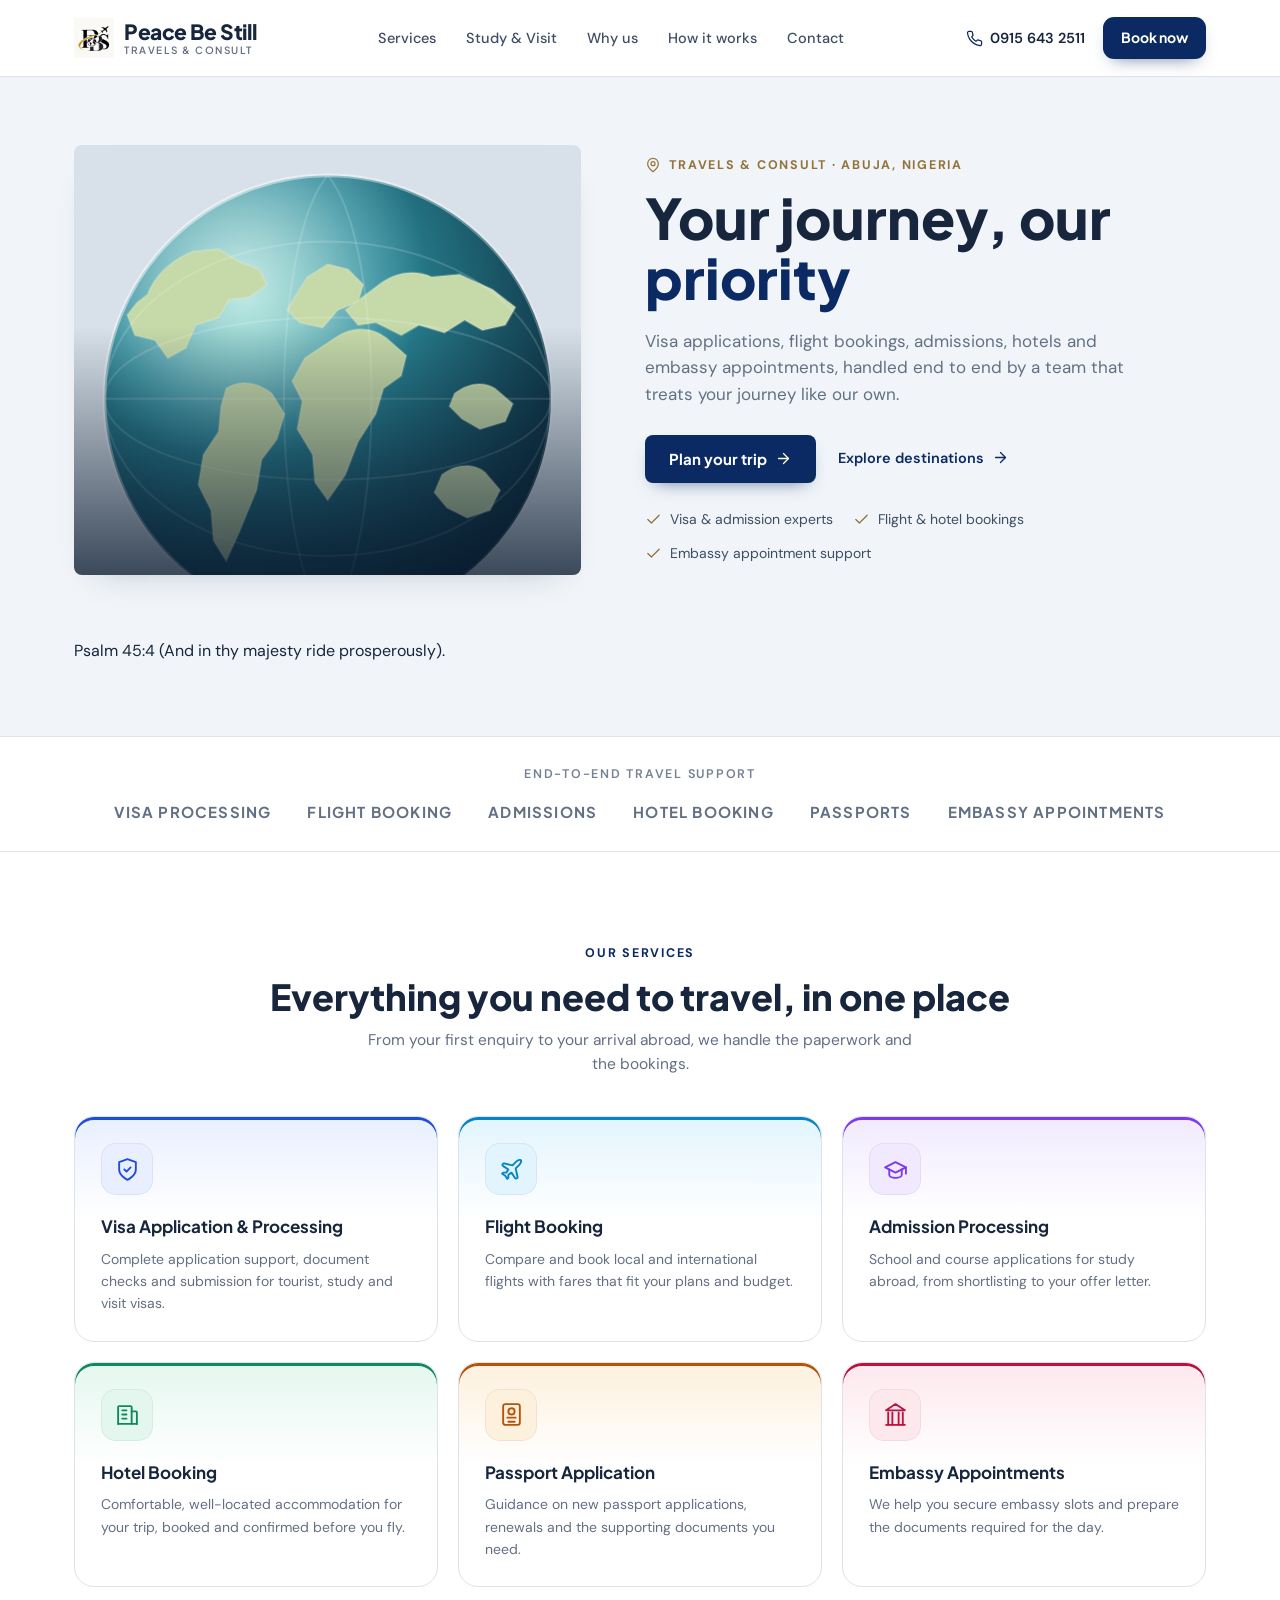
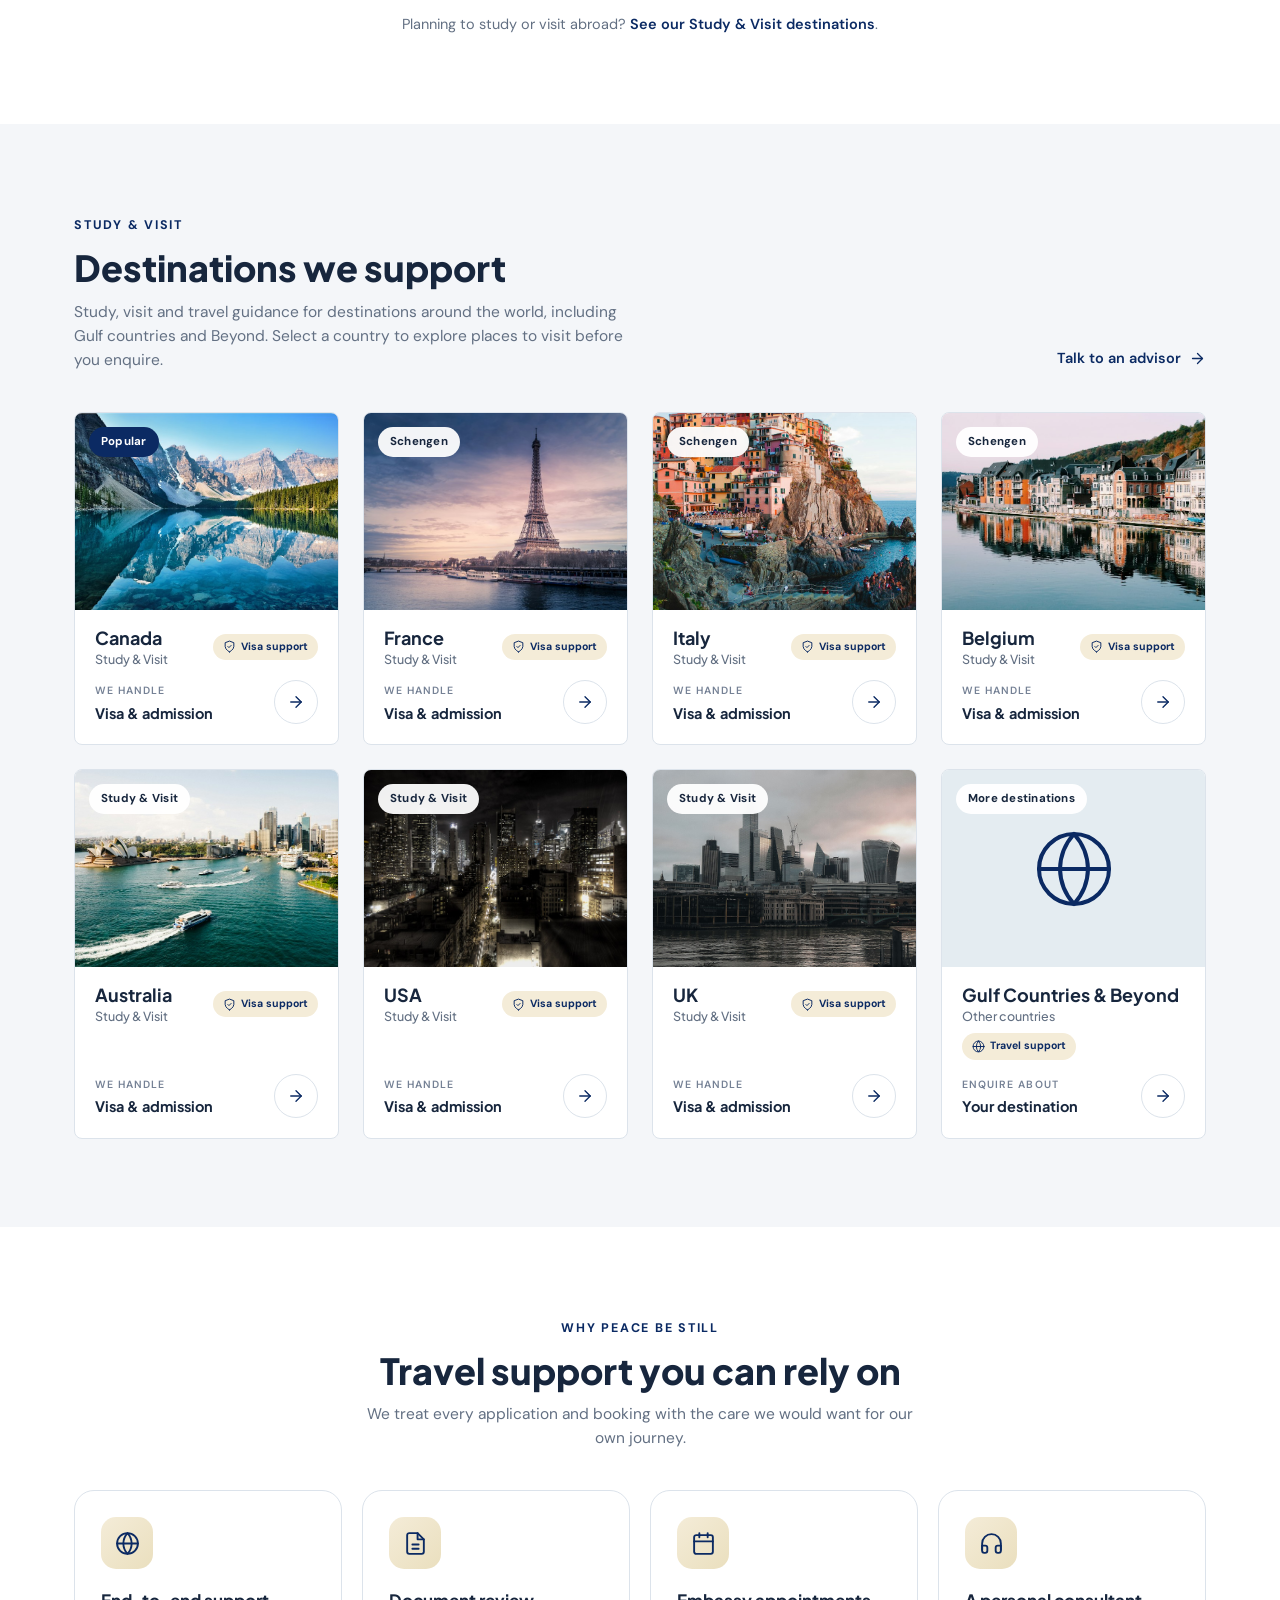
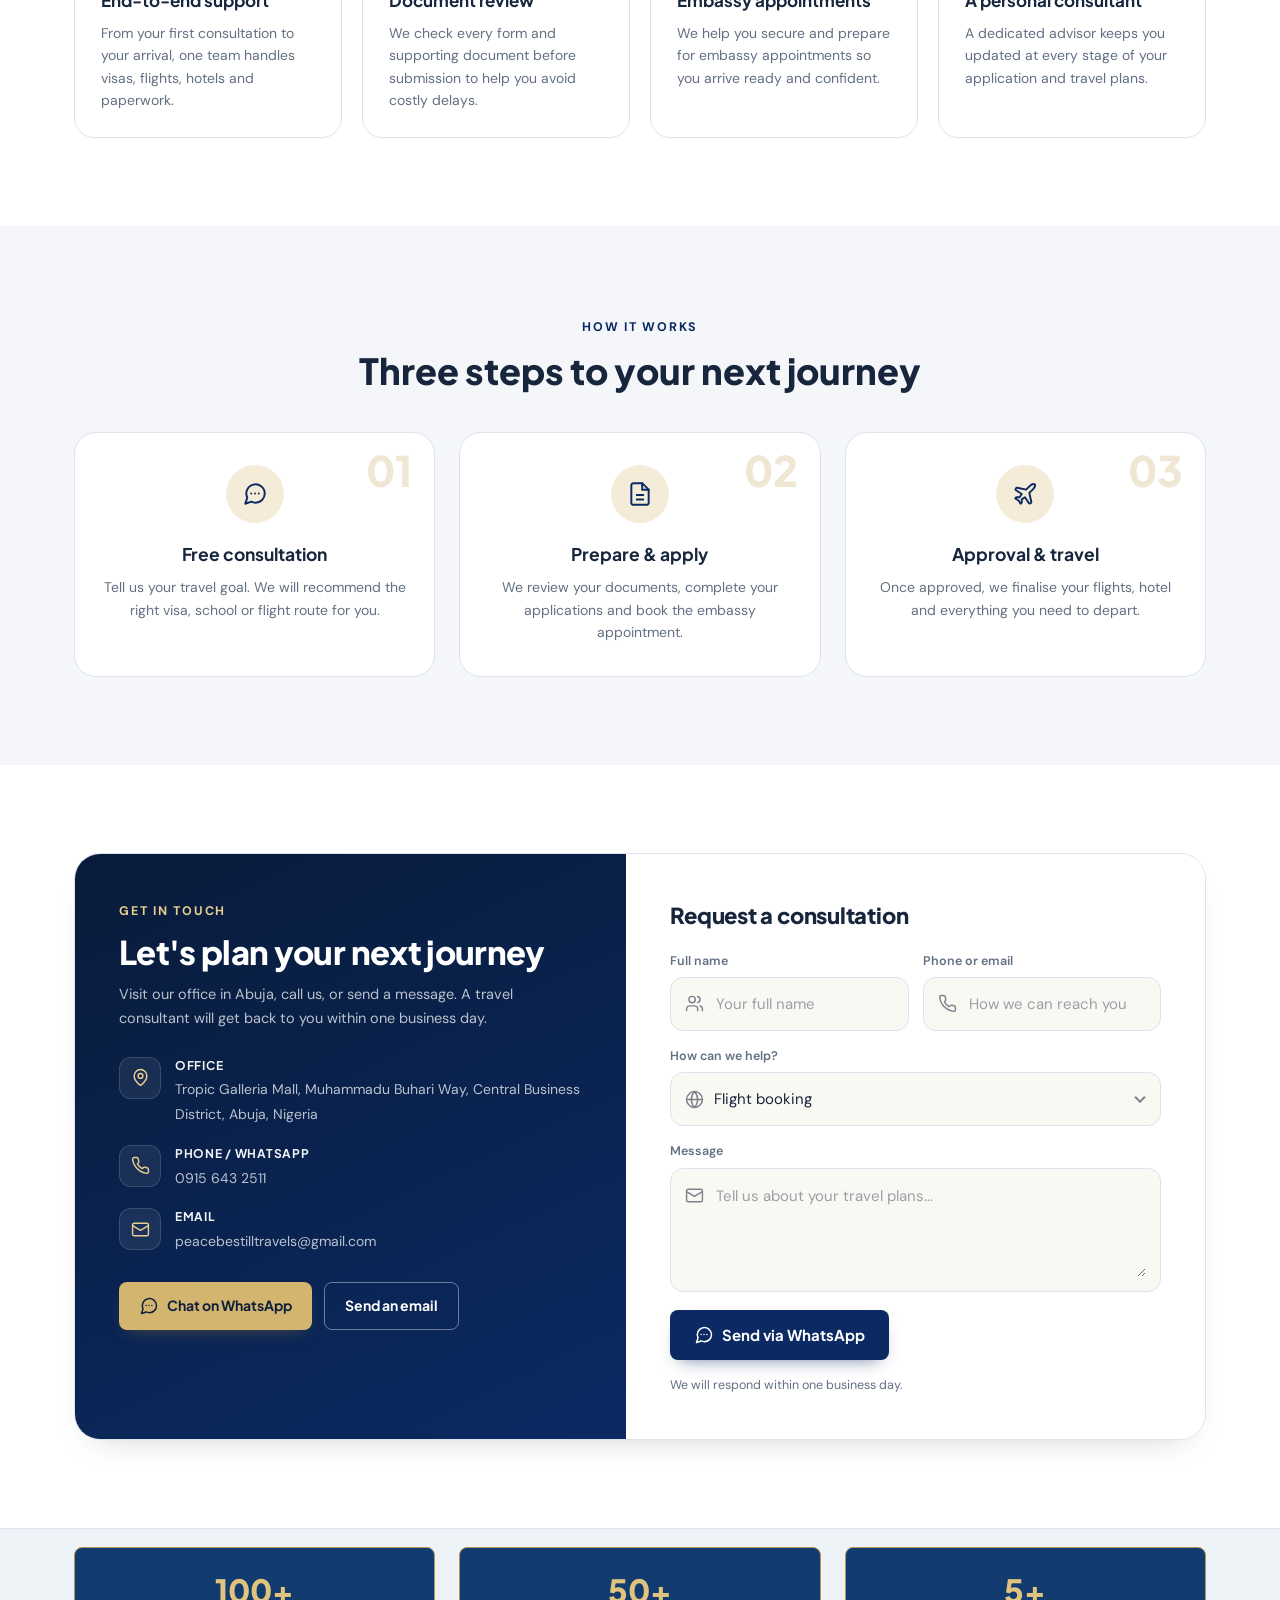
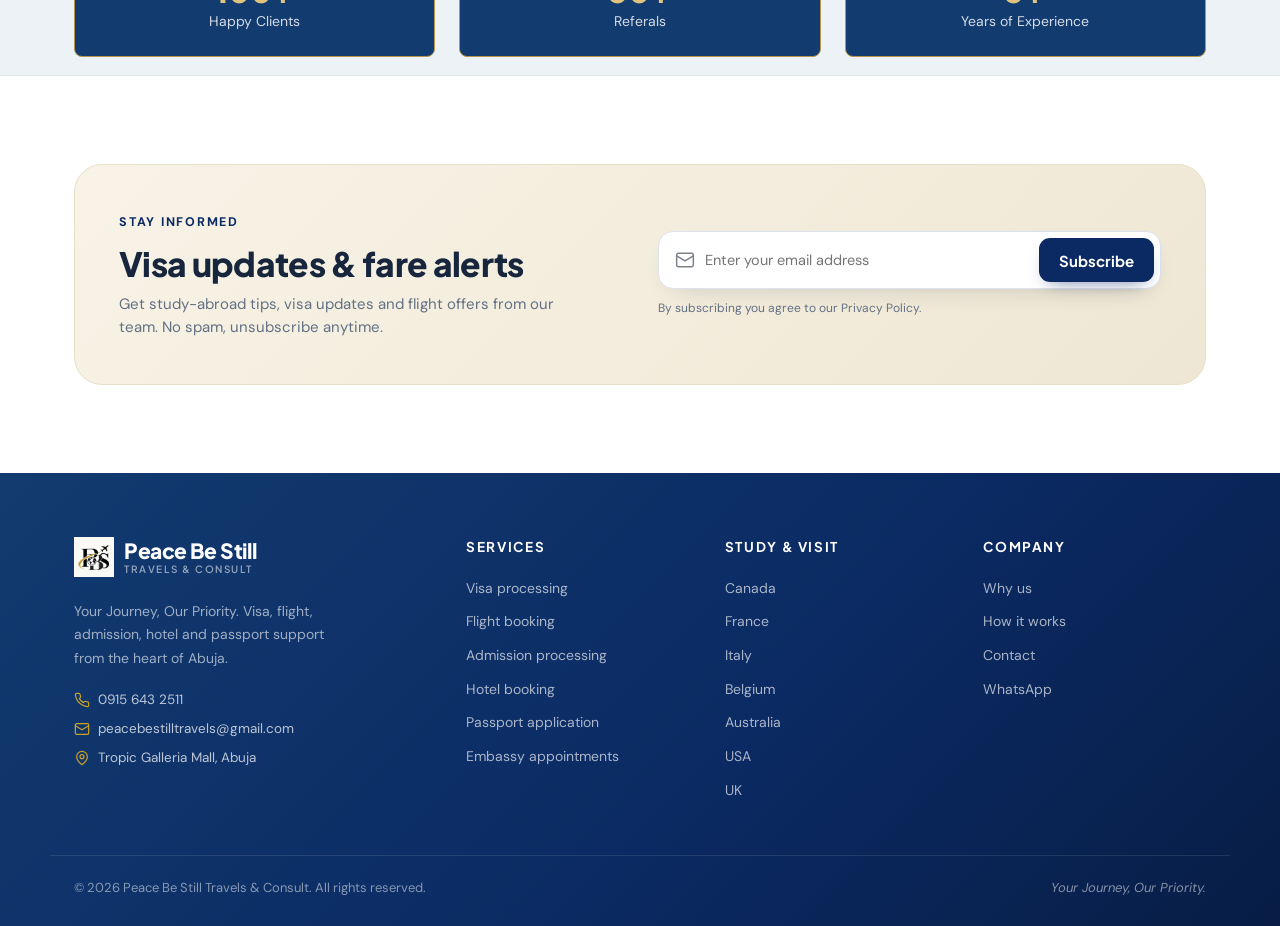
==== commit 09771d9e: "Revise hero section and update destination links Updated links and modified hero section content." ====
--- a/index.html
+++ b/index.html
@@ -89,6 +89,81 @@
 
     <section class="hero">
       <div class="container hero-inner">
+        <div class="hero-visual" aria-hidden="true">
+          <div class="world-stage">
+            <div class="world-globe">
+              <svg viewBox="0 0 200 200" role="presentation">
+                <defs>
+                  <radialGradient id="worldGlobeFill" cx="32%" cy="28%" r="78%">
+                    <stop offset="0%" stop-color="#7dd3c7"/>
+                    <stop offset="38%" stop-color="#2b8a9a"/>
+                    <stop offset="100%" stop-color="#0b2a3a"/>
+                  </radialGradient>
+                  <radialGradient id="worldGlobeShine" cx="30%" cy="22%" r="42%">
+                    <stop offset="0%" stop-color="rgba(255, 255, 255, 0.55)"/>
+                    <stop offset="100%" stop-color="rgba(255, 255, 255, 0)"/>
+                  </radialGradient>
+                  <linearGradient id="worldGlobeStroke" x1="0" y1="0" x2="1" y2="1">
+                    <stop offset="0%" stop-color="rgba(255, 255, 255, 0.55)"/>
+                    <stop offset="100%" stop-color="rgba(255, 255, 255, 0.08)"/>
+                  </linearGradient>
+                  <clipPath id="worldGlobeClip">
+                    <circle cx="100" cy="100" r="88"/>
+                  </clipPath>
+                </defs>
+                <circle cx="100" cy="100" r="88" fill="url(#worldGlobeFill)"/>
+                <circle cx="100" cy="100" r="88" fill="url(#worldGlobeShine)"/>
+                <g clip-path="url(#worldGlobeClip)" fill="#c6d9a8" stroke="#e4edcc" stroke-opacity=".28" stroke-width=".8">
+                  <path d="M29 59C32 51 39 45 47 42l10-1 8 5 8 3 3 6-7 5-8 1-4 7-9 3-4 9-7 4-5-7-8-2-3-8 4-5z"/>
+                  <path d="M60 96c6-4 13-2 18 2l5 8-3 10-6 8-2 12-7 17-5 11-5-8-1-12-5-10 2-12 6-9 1-10z"/>
+                  <path d="m87 60 5-8 8-5 8 2 6 6-2 7-8 3-6 7-9-2-5-5z"/>
+                  <path d="M103 76c7-5 15-4 20 0l8 7-2 8-7 5-3 10-7 11-5 13-7 10-5-7-1-11-6-10 2-11-4-8 5-9z"/>
+                  <path d="M119 56c7-6 15-7 22-4l11-1 13 6 9 7-4 7-9 2-7-4-8 5-10-3-7 4-10-5-7 1-5-6z"/>
+                  <path d="M150 98c5-4 11-5 16-2l7 6-3 7-10 3-7-4-5-5z"/>
+                  <path d="M145 130c5-4 12-5 17-1l6 7-4 8-9 3-8-4-5-6z"/>
+                </g>
+                <g class="world-globe-grid" clip-path="url(#worldGlobeClip)" fill="none" stroke="rgba(255, 255, 255, 0.15)" stroke-width=".8">
+                  <ellipse cx="100" cy="100" rx="88" ry="32"/>
+                  <ellipse cx="100" cy="100" rx="88" ry="62"/>
+                  <path d="M100 12C77 39 77 161 100 188M100 12C123 39 123 161 100 188"/>
+                  <path d="M12 100h176"/>
+                </g>
+                <circle cx="100" cy="100" r="88" fill="none" stroke="url(#worldGlobeStroke)" stroke-width="1.5"/>
+              </svg>
+            </div>
+            <svg class="world-flight-route" viewBox="0 0 380 380" role="presentation">
+              <defs>
+                <linearGradient id="worldPlaneFill" x1="0" y1="0" x2="0" y2="1">
+                  <stop offset="0%" stop-color="#fff9e9"/>
+                  <stop offset="100%" stop-color="#d3ae67"/>
+                </linearGradient>
+                <filter id="worldPlaneGlow" x="-80%" y="-80%" width="260%" height="260%">
+                  <feGaussianBlur stdDeviation="1.8" result="blur"/>
+                  <feMerge>
+                    <feMergeNode in="blur"/>
+                    <feMergeNode in="SourceGraphic"/>
+                  </feMerge>
+                </filter>
+              </defs>
+              <path id="worldFlightPath" d="M18 224 C88 128 278 128 362 224" fill="none" visibility="hidden"/>
+              <path class="world-flight-trail-glow" d="M18 224 C88 128 278 128 362 224"/>
+              <path class="world-flight-trail" d="M18 224 C88 128 278 128 362 224"/>
+              <circle class="world-flight-origin" cx="18" cy="224" r="4"/>
+              <circle class="world-flight-destination" cx="362" cy="224" r="4"/>
+              <g class="world-flight-motion world-flight-motion-primary">
+                <animateMotion dur="10s" begin="0s" repeatCount="indefinite" rotate="auto">
+                  <mpath href="#worldFlightPath"/>
+                </animateMotion>
+                <g class="world-flight-plane" filter="url(#worldPlaneGlow)">
+                  <path d="M-29 0-18-2-9-2 5-15q3-3 5 1L7-2 20-1q7 1 10 2-3 1-10 2L7 3l3 12q-2 4-5 1L-9 2-18 2Z" fill="url(#worldPlaneFill)"/>
+                  <path d="m-18-2-9-7 5-1 14 8m-10 4-9 7 5 1 14-8" fill="#d3ae67"/>
+                  <path d="m-12-1 15-1 4-11-1 12-18 2 18 2 1 12-4-11-15-1z" fill="#fffdf5" opacity=".72"/>
+                  <g fill="#b8934e" opacity=".9"><circle cx="-4" cy="0" r=".75"/><circle cx="2" cy="0" r=".75"/><circle cx="8" cy="0" r=".75"/><circle cx="14" cy="0" r=".75"/></g>
+                </g>
+              </g>
+            </svg>
+          </div>
+        </div>
         <div class="hero-copy">
           <span class="eyebrow eyebrow-light">
             <svg class="icon" aria-hidden="true"><use href="#i-pin"/></svg>
@@ -106,13 +181,10 @@
             <li><svg class="icon" aria-hidden="true"><use href="#i-check"/></svg> Embassy appointment support</li>
           </ul>
         </div>
-        <figure class="hero-visual">
-          <img src="dest-canada.jpg" alt="Mountain lake and forest in Canada" fetchpriority="high">
-          <figcaption class="hero-image-note">
-            <span>TRAVEL WITH CONFIDENCE</span>
-            <strong>Thoughtful support, from the first step to take-off.</strong>
-          </figcaption>
-        </figure>
+        <p class="hero-verse">
+          <span class="hero-verse-ref">Psalm 45:4</span>
+          <span class="hero-verse-text">(And in thy majesty ride prosperously).</span>
+        </p>
       </div>
     </section>
 
@@ -183,14 +255,14 @@
           <div>
             <span class="eyebrow">Study &amp; Visit</span>
             <h2>Destinations we support</h2>
-            <p>Study, visit and travel guidance for destinations around the world, including Gulf countries and Beyond.</p>
+            <p>Study, visit and travel guidance for destinations around the world, including Gulf countries and Beyond. Select a country to explore places to visit before you enquire.</p>
           </div>
           <a href="#contact" class="link-arrow">Talk to an advisor <svg class="icon" aria-hidden="true"><use href="#i-arrow"/></svg></a>
         </div>
 
         <div class="dest-grid">
           <article class="dest-card reveal">
-            <a class="dest-media" href="#contact" aria-label="Enquire about studying in Canada">
+            <a class="dest-media" href="canada.html" aria-label="View more about studying in Canada">
               <img src="dest-canada.jpg" alt="Lake and mountains in Canada" loading="lazy">
               <span class="dest-tag dest-tag-alt">Popular</span>
             </a>
@@ -201,13 +273,13 @@
               </div>
               <div class="dest-foot">
                 <div class="dest-note"><small>We handle</small><strong>Visa &amp; admission</strong></div>
-                <a class="round-btn" href="#contact" aria-label="Enquire about Canada"><svg class="icon" aria-hidden="true"><use href="#i-arrow"/></svg></a>
-              </div>
-            </div>
-          </article>
-
-          <article class="dest-card reveal">
-            <a class="dest-media" href="#contact" aria-label="Enquire about studying in France">
+                <a class="round-btn" href="canada.html" aria-label="View more about Canada"><svg class="icon" aria-hidden="true"><use href="#i-arrow"/></svg></a>
+              </div>
+            </div>
+          </article>
+
+          <article class="dest-card reveal">
+            <a class="dest-media" href="france.html" aria-label="View more about studying in France">
               <img src="dest-france.jpg" alt="Eiffel Tower in Paris, France" loading="lazy">
               <span class="dest-tag">Schengen</span>
             </a>
@@ -218,13 +290,13 @@
               </div>
               <div class="dest-foot">
                 <div class="dest-note"><small>We handle</small><strong>Visa &amp; admission</strong></div>
-                <a class="round-btn" href="#contact" aria-label="Enquire about France"><svg class="icon" aria-hidden="true"><use href="#i-arrow"/></svg></a>
-              </div>
-            </div>
-          </article>
-
-          <article class="dest-card reveal">
-            <a class="dest-media" href="#contact" aria-label="Enquire about studying in Italy">
+                <a class="round-btn" href="france.html" aria-label="View more about France"><svg class="icon" aria-hidden="true"><use href="#i-arrow"/></svg></a>
+              </div>
+            </div>
+          </article>
+
+          <article class="dest-card reveal">
+            <a class="dest-media" href="italy.html" aria-label="View more about studying in Italy">
               <img src="dest-italy.jpg" alt="Coastal village in Italy" loading="lazy">
               <span class="dest-tag">Schengen</span>
             </a>
@@ -235,13 +307,13 @@
               </div>
               <div class="dest-foot">
                 <div class="dest-note"><small>We handle</small><strong>Visa &amp; admission</strong></div>
-                <a class="round-btn" href="#contact" aria-label="Enquire about Italy"><svg class="icon" aria-hidden="true"><use href="#i-arrow"/></svg></a>
-              </div>
-            </div>
-          </article>
-
-          <article class="dest-card reveal">
-            <a class="dest-media" href="#contact" aria-label="Enquire about studying in Belgium">
+                <a class="round-btn" href="italy.html" aria-label="View more about Italy"><svg class="icon" aria-hidden="true"><use href="#i-arrow"/></svg></a>
+              </div>
+            </div>
+          </article>
+
+          <article class="dest-card reveal">
+            <a class="dest-media" href="belgium.html" aria-label="View more about studying in Belgium">
               <img src="dest-belgium.jpg" alt="Historic street in Belgium" loading="lazy">
               <span class="dest-tag">Schengen</span>
             </a>
@@ -252,13 +324,13 @@
               </div>
               <div class="dest-foot">
                 <div class="dest-note"><small>We handle</small><strong>Visa &amp; admission</strong></div>
-                <a class="round-btn" href="#contact" aria-label="Enquire about Belgium"><svg class="icon" aria-hidden="true"><use href="#i-arrow"/></svg></a>
-              </div>
-            </div>
-          </article>
-
-          <article class="dest-card reveal">
-            <a class="dest-media" href="#contact" aria-label="Enquire about studying in Australia">
+                <a class="round-btn" href="belgium.html" aria-label="View more about Belgium"><svg class="icon" aria-hidden="true"><use href="#i-arrow"/></svg></a>
+              </div>
+            </div>
+          </article>
+
+          <article class="dest-card reveal">
+            <a class="dest-media" href="australia.html" aria-label="View more about studying in Australia">
               <img src="dest-australia.jpg" alt="Sydney Opera House in Australia" loading="lazy">
               <span class="dest-tag">Study &amp; Visit</span>
             </a>
@@ -269,13 +341,13 @@
               </div>
               <div class="dest-foot">
                 <div class="dest-note"><small>We handle</small><strong>Visa &amp; admission</strong></div>
-                <a class="round-btn" href="#contact" aria-label="Enquire about Australia"><svg class="icon" aria-hidden="true"><use href="#i-arrow"/></svg></a>
-              </div>
-            </div>
-          </article>
-
-          <article class="dest-card reveal">
-            <a class="dest-media" href="#contact" aria-label="Enquire about studying in the USA">
+                <a class="round-btn" href="australia.html" aria-label="View more about Australia"><svg class="icon" aria-hidden="true"><use href="#i-arrow"/></svg></a>
+              </div>
+            </div>
+          </article>
+
+          <article class="dest-card reveal">
+            <a class="dest-media" href="usa.html" aria-label="View more about studying in the USA">
               <img src="dest-usa.jpg" alt="New York City skyline in the USA" loading="lazy">
               <span class="dest-tag">Study &amp; Visit</span>
             </a>
@@ -286,13 +358,13 @@
               </div>
               <div class="dest-foot">
                 <div class="dest-note"><small>We handle</small><strong>Visa &amp; admission</strong></div>
-                <a class="round-btn" href="#contact" aria-label="Enquire about the USA"><svg class="icon" aria-hidden="true"><use href="#i-arrow"/></svg></a>
-              </div>
-            </div>
-          </article>
-
-          <article class="dest-card reveal">
-            <a class="dest-media" href="#contact" aria-label="Enquire about studying in the UK">
+                <a class="round-btn" href="usa.html" aria-label="View more about the USA"><svg class="icon" aria-hidden="true"><use href="#i-arrow"/></svg></a>
+              </div>
+            </div>
+          </article>
+
+          <article class="dest-card reveal">
+            <a class="dest-media" href="uk.html" aria-label="View more about studying in the UK">
               <img src="dest-uk.jpg" alt="London skyline in the United Kingdom" loading="lazy">
               <span class="dest-tag">Study &amp; Visit</span>
             </a>
@@ -303,7 +375,7 @@
               </div>
               <div class="dest-foot">
                 <div class="dest-note"><small>We handle</small><strong>Visa &amp; admission</strong></div>
-                <a class="round-btn" href="#contact" aria-label="Enquire about the UK"><svg class="icon" aria-hidden="true"><use href="#i-arrow"/></svg></a>
+                <a class="round-btn" href="uk.html" aria-label="View more about the UK"><svg class="icon" aria-hidden="true"><use href="#i-arrow"/></svg></a>
               </div>
             </div>
           </article>
@@ -549,13 +621,13 @@
 
       <div class="footer-col">
         <h3>Study &amp; Visit</h3>
-        <a href="#destinations">Canada</a>
-        <a href="#destinations">France</a>
-        <a href="#destinations">Italy</a>
-        <a href="#destinations">Belgium</a>
-        <a href="#destinations">Australia</a>
-        <a href="#destinations">USA</a>
-        <a href="#destinations">UK</a>
+        <a href="canada.html">Canada</a>
+        <a href="france.html">France</a>
+        <a href="italy.html">Italy</a>
+        <a href="belgium.html">Belgium</a>
+        <a href="australia.html">Australia</a>
+        <a href="usa.html">USA</a>
+        <a href="uk.html">UK</a>
       </div>
 
       <div class="footer-col">
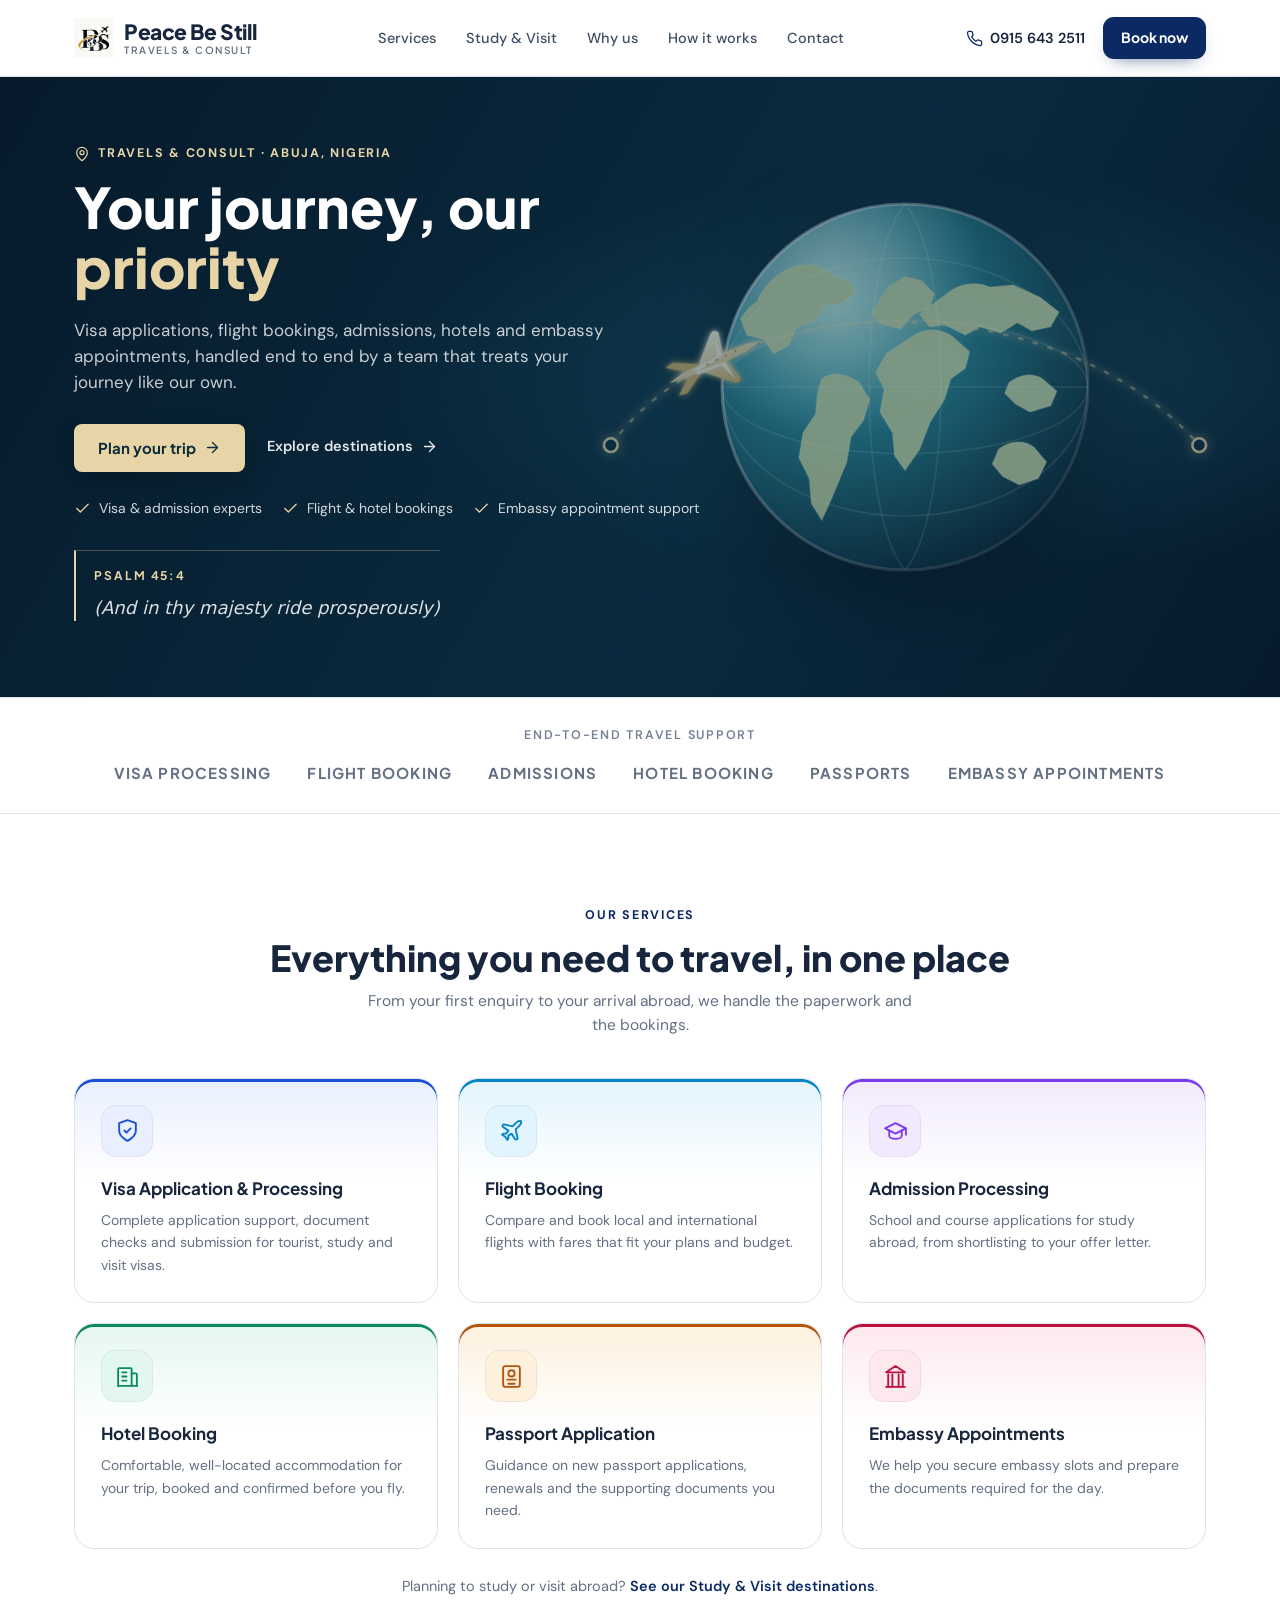
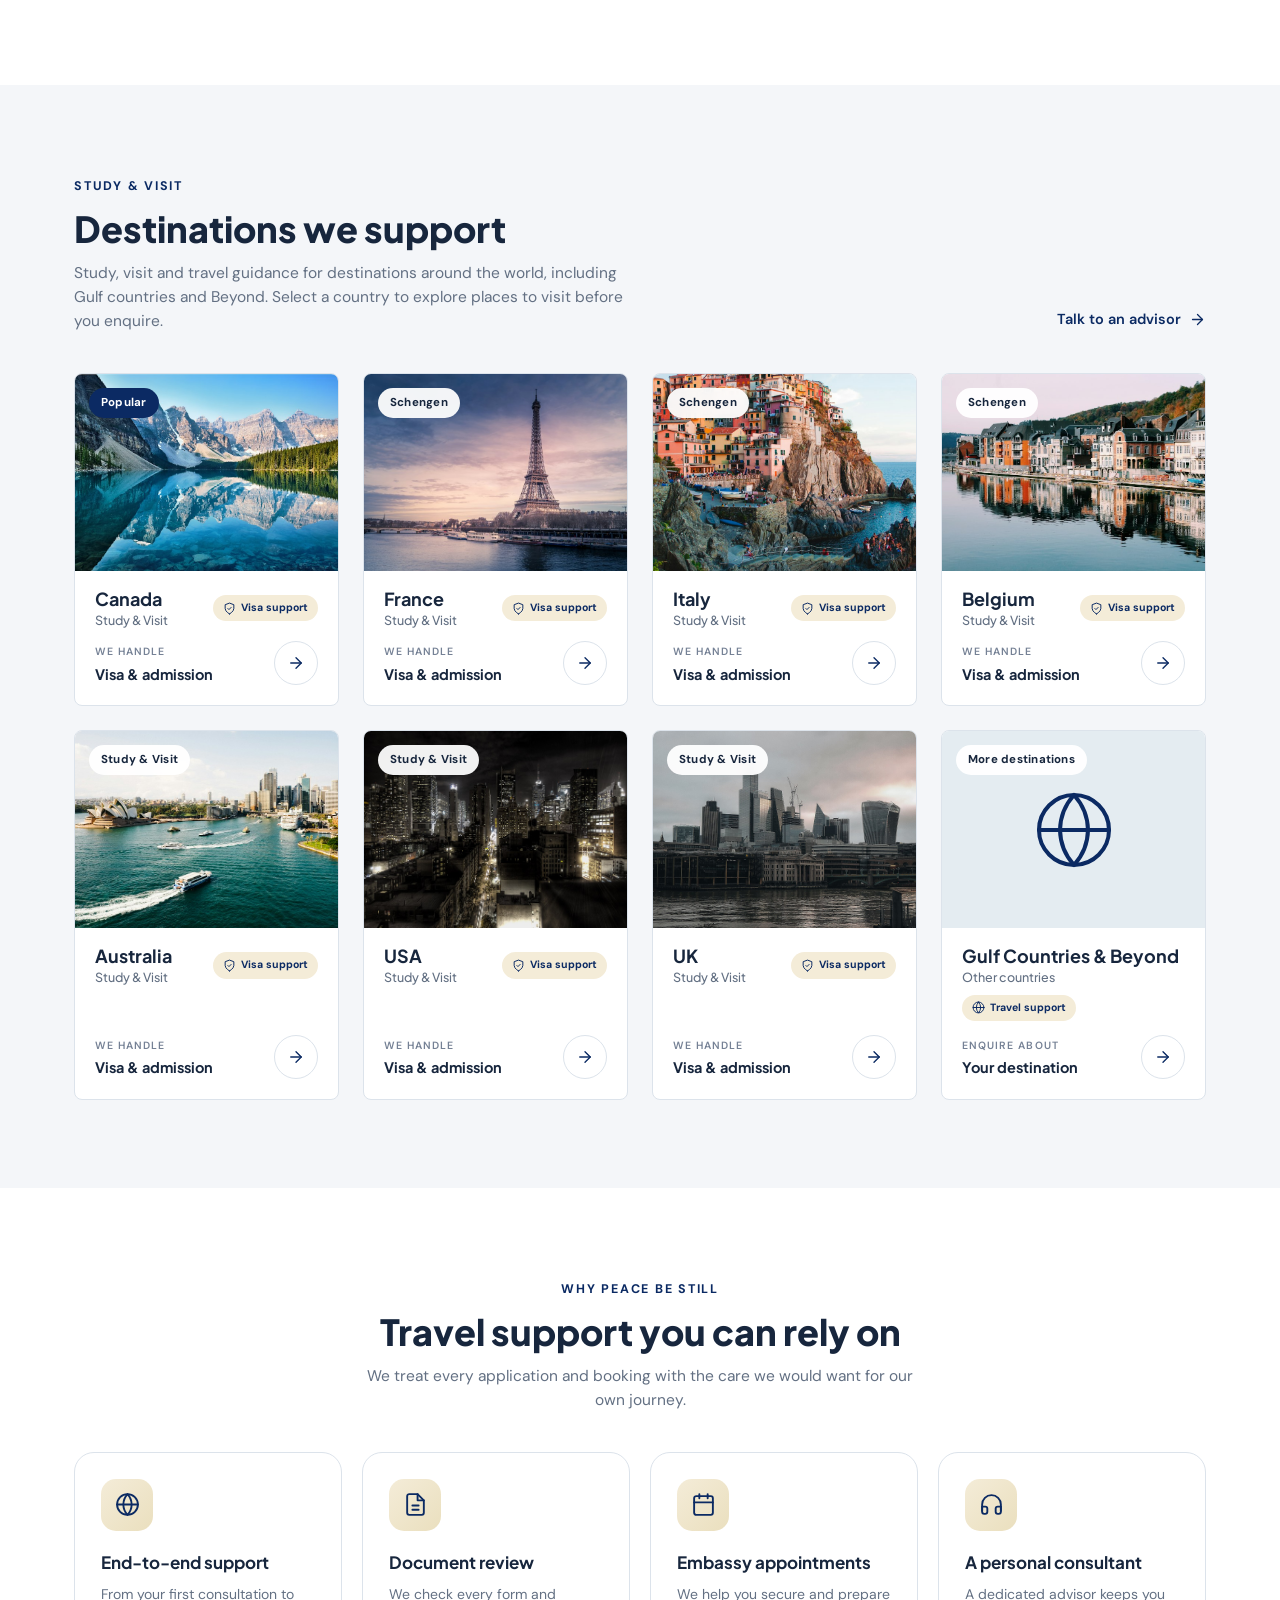
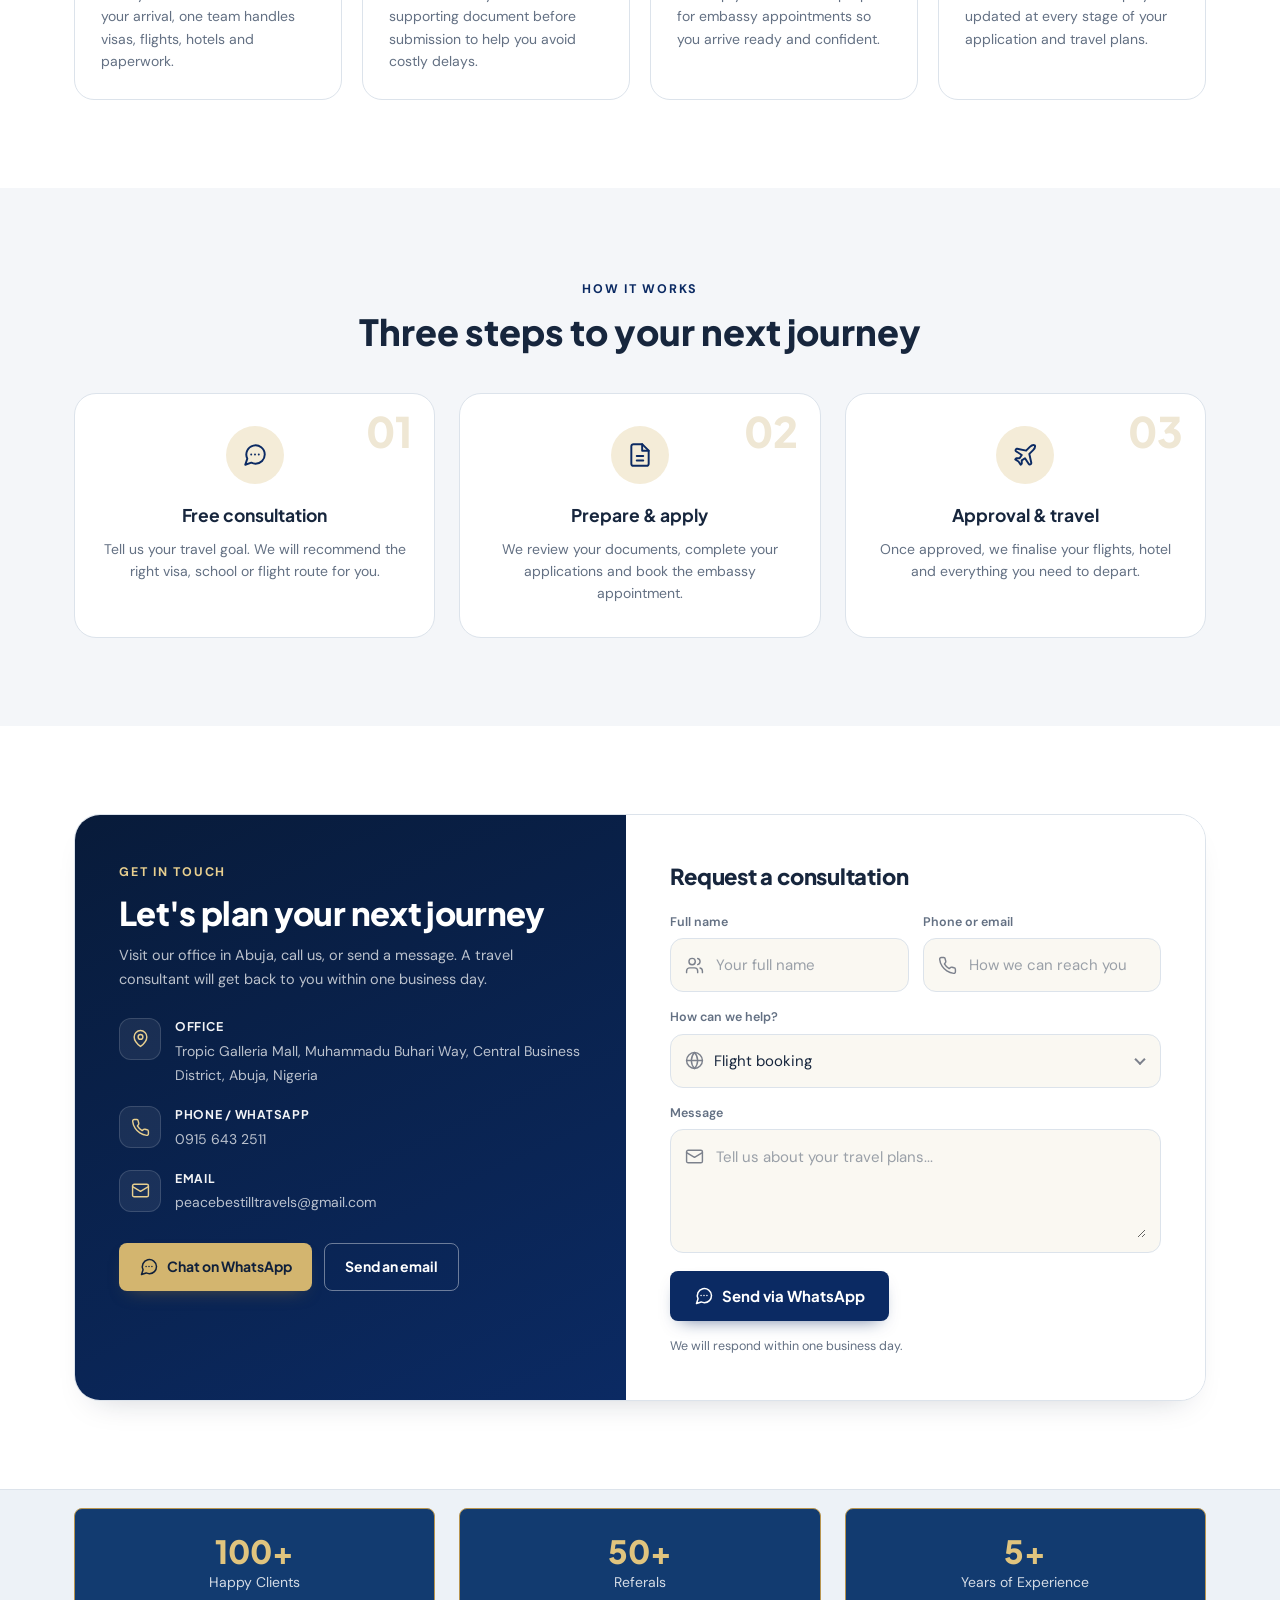
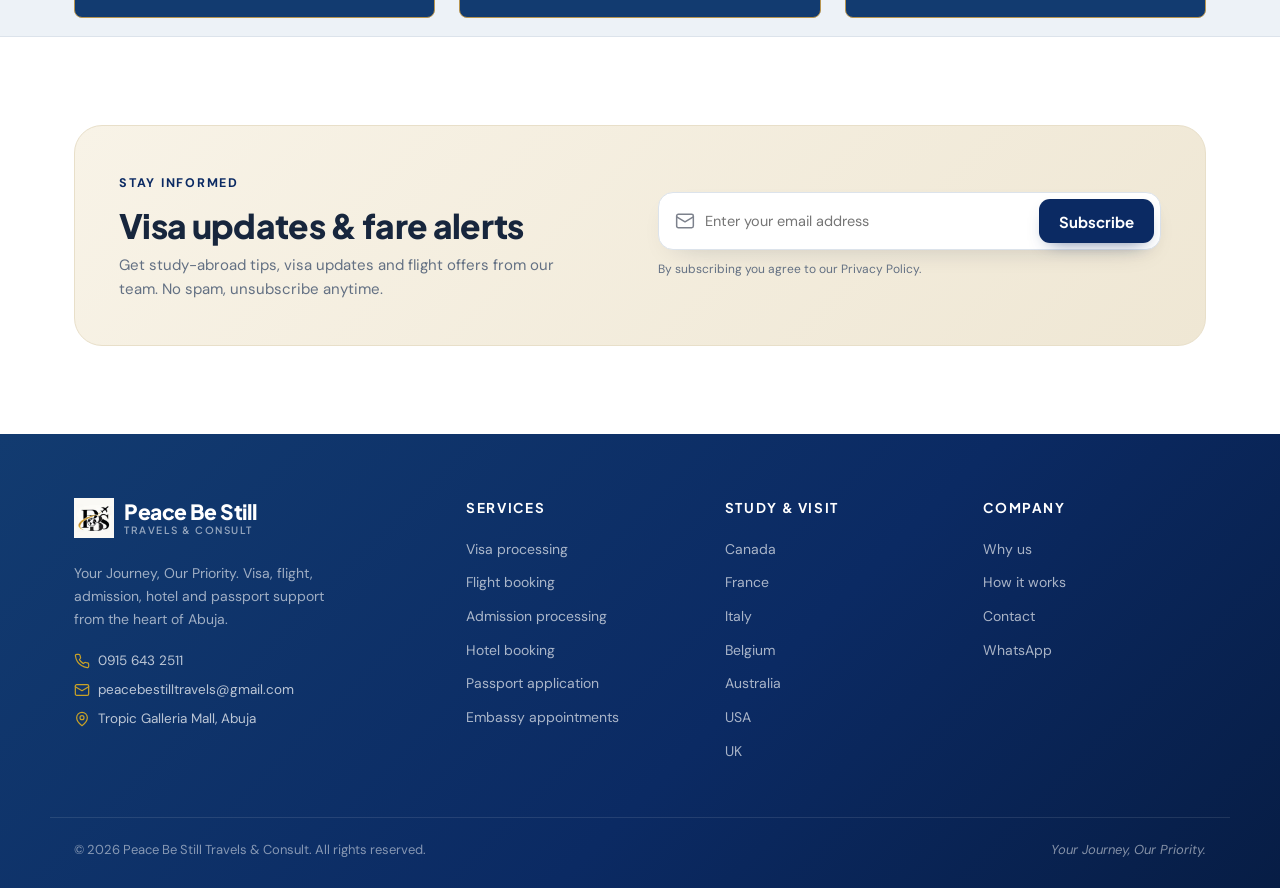
==== commit 51d378f6: "Remove period from hero verse text" ====
--- a/index.html
+++ b/index.html
@@ -183,7 +183,7 @@
         </div>
         <p class="hero-verse">
           <span class="hero-verse-ref">Psalm 45:4</span>
-          <span class="hero-verse-text">(And in thy majesty ride prosperously).</span>
+          <span class="hero-verse-text">(And in thy majesty ride prosperously)</span>
         </p>
       </div>
     </section>
--- a/styles.css
+++ b/styles.css
@@ -382,24 +382,33 @@
 .hero {
   position: relative;
   overflow: hidden;
-  padding: 68px 0 72px;
-  background: #f1f5f9;
-  color: var(--ink);
+  padding: 0;
+  background:
+    radial-gradient(ellipse at 75% 48%, rgba(35, 109, 133, 0.3), transparent 44%),
+    linear-gradient(120deg, #061a2b 0%, #0a2b3f 58%, #061a2b 100%);
+  color: #fff;
+  isolation: isolate;
 }
 
 .hero-inner {
+  position: relative;
   display: grid;
-  grid-template-columns: minmax(0, 0.95fr) minmax(0, 1.05fr);
-  align-items: center;
-  gap: 64px;
+  min-height: 620px;
+  grid-template-rows: 1fr auto;
+  align-items: center;
+  gap: 28px;
+  padding-top: 64px;
+  padding-bottom: 36px;
 }
 
 .hero-copy {
-  max-width: 560px;
+  position: relative;
+  z-index: 2;
+  max-width: 640px;
 }
 
 .hero .eyebrow-light {
-  color: var(--accent-600);
+  color: #e8d5a7;
 }
 
 .hero h1 {
@@ -409,17 +418,17 @@
   line-height: 1.08;
   letter-spacing: 0;
   margin-bottom: 20px;
-  color: var(--ink);
+  color: #fff;
 }
 
 .hero h1 .highlight {
-  color: var(--brand);
+  color: #e8d5a7;
 }
 
 .hero-text {
-  max-width: 520px;
+  max-width: 540px;
   font-size: 17px;
-  color: var(--muted);
+  color: rgba(255, 255, 255, 0.78);
 }
 
 .hero-actions {
@@ -440,55 +449,70 @@
 }
 
 .hero-visual {
-  position: relative;
-  min-width: 0;
-  min-height: 430px;
-  overflow: hidden;
-  aspect-ratio: 1.18 / 1;
-  background: #d8e1e9;
-  border-radius: 8px;
-  box-shadow: var(--shadow-md);
-}
-
-.hero-visual img {
   position: absolute;
   inset: 0;
-  width: 100%;
-  height: 100%;
-  object-fit: cover;
-}
-
-.hero-visual::after {
+  z-index: 0;
+  overflow: visible;
+  background: transparent;
+  opacity: 0.58;
+  pointer-events: none;
+}
+
+.hero-visual .world-stage {
   position: absolute;
-  inset: 42% 0 0;
-  background: linear-gradient(transparent, rgba(10, 25, 45, 0.76));
-  content: "";
-  pointer-events: none;
-}
-
-.hero-image-note {
-  position: absolute;
-  right: 28px;
-  bottom: 26px;
-  left: 28px;
-  z-index: 1;
+  display: grid;
+  top: 50%;
+  right: 0;
+  width: min(58vw, 650px);
+  aspect-ratio: 1;
+  place-items: center;
+  transform: translateY(-50%);
+}
+
+.hero-verse {
+  position: relative;
+  z-index: 2;
   display: grid;
   gap: 8px;
-  color: #fff;
-}
-
-.hero-image-note span {
+  width: fit-content;
+  max-width: 100%;
+  margin: 0;
+  padding: 16px 0 0 18px;
+  border-top: 1px solid rgba(232, 213, 167, 0.28);
+  border-left: 2px solid #e8d5a7;
+  margin-bottom: 40px;
+}
+
+.hero-verse-ref {
   color: #e8d5a7;
-  font-size: 11px;
+  font-family: var(--font-head);
+  font-size: 12px;
   font-weight: 700;
-  letter-spacing: 0.12em;
-}
-
-.hero-image-note strong {
-  max-width: 420px;
+  letter-spacing: 0.16em;
+  text-transform: uppercase;
+}
+
+.hero-verse-text {
+  color: rgba(255, 255, 255, 0.86);
   font-family: var(--font-head);
-  font-size: 21px;
-  line-height: 1.3;
+  font-size: clamp(15px, 1.6vw, 18px);
+  font-style: italic;
+  font-weight: 500;
+  line-height: 1.5;
+}
+
+.hero .btn-primary {
+  background: #e8d5a7;
+  color: #0b2a3a;
+  box-shadow: 0 10px 24px rgba(0, 0, 0, 0.2);
+}
+
+.hero .btn-primary:hover {
+  background: #f3e5c4;
+}
+
+.hero .link-arrow {
+  color: rgba(255, 255, 255, 0.9);
 }
 
 .hero-points {
@@ -505,13 +529,13 @@
   align-items: center;
   gap: 8px;
   font-size: 14px;
-  color: var(--ink-soft);
+  color: rgba(255, 255, 255, 0.82);
 }
 
 .hero-points .icon {
   width: 17px;
   height: 17px;
-  color: var(--accent-600);
+  color: #e8d5a7;
 }
 
 .search-card {
@@ -1030,6 +1054,67 @@
   letter-spacing: 0.16em;
 }
 
+.world-flight-route {
+  position: absolute;
+  inset: 0;
+  width: 100%;
+  height: 100%;
+  overflow: visible;
+  pointer-events: none;
+  z-index: 4;
+}
+
+.world-flight-trail-glow,
+.world-flight-trail {
+  fill: none;
+  stroke: #e8d5a7;
+  stroke-linecap: round;
+}
+
+.world-flight-trail-glow {
+  stroke-width: 5;
+  opacity: 0.12;
+  filter: blur(1.5px);
+}
+
+.world-flight-trail {
+  stroke-dasharray: 2 7;
+  stroke-width: 1.5;
+  opacity: 0.5;
+}
+
+.world-flight-origin,
+.world-flight-destination {
+  fill: #0a2b3f;
+  stroke: #e8d5a7;
+  stroke-width: 1.5;
+  filter: drop-shadow(0 0 4px rgba(232, 213, 167, 0.45));
+}
+
+.world-globe {
+  position: relative;
+  width: 64%;
+  aspect-ratio: 1;
+  filter: drop-shadow(0 22px 46px rgba(0, 0, 0, 0.45));
+  z-index: 2;
+}
+
+.world-globe svg {
+  display: block;
+  width: 100%;
+  height: 100%;
+}
+
+.world-globe-grid {
+  pointer-events: none;
+}
+
+@media (prefers-reduced-motion: reduce) {
+  .world-flight-motion {
+    display: none;
+  }
+}
+
 .section {
   padding: 88px 0;
 }
@@ -1107,6 +1192,7 @@
   background: #fff;
   border: 1px solid var(--line);
   border-radius: 8px;
+  cursor: pointer;
   transition: transform 0.3s ease, box-shadow 0.3s ease, border-color 0.3s ease;
 }
 
@@ -3059,8 +3145,8 @@
   }
 
   .hero-inner {
-    grid-template-columns: minmax(0, 1fr) minmax(0, 0.9fr);
-    gap: 28px;
+    grid-template-columns: 1fr;
+    gap: 0;
   }
 
   .hero h1 {
@@ -3068,7 +3154,12 @@
   }
 
   .hero-visual {
-    min-height: 360px;
+    min-height: 0;
+  }
+
+  .hero-visual .world-stage {
+    right: -8%;
+    width: min(64vw, 560px);
   }
 
   .trust-strip {
@@ -3121,19 +3212,27 @@
 @media (max-width: 760px) {
   .hero-inner {
     grid-template-columns: 1fr;
-    gap: 32px;
+    gap: 0;
   }
 
   .hero-copy {
     max-width: 620px;
   }
 
+  .hero-inner {
+    min-height: 660px;
+    padding-top: 48px;
+    padding-bottom: 30px;
+  }
+
   .hero-visual {
-    width: 100%;
-    max-width: 640px;
-    min-height: 0;
-    margin: 0 auto;
-    aspect-ratio: 16 / 10;
+    opacity: 0.42;
+  }
+
+  .hero-visual .world-stage {
+    top: 60%;
+    right: -24%;
+    width: min(100vw, 450px);
   }
 
   .form-row.routes {
@@ -3180,8 +3279,7 @@
   }
 
   .hero {
-    padding-top: 32px;
-    padding-bottom: 36px;
+    padding: 0;
   }
 
   .link-ghost {
@@ -3204,20 +3302,6 @@
     align-items: flex-start;
     gap: 8px;
     margin-top: 20px;
-  }
-
-  .hero-visual {
-    aspect-ratio: 16 / 9;
-  }
-
-  .hero-image-note {
-    right: 20px;
-    bottom: 20px;
-    left: 20px;
-  }
-
-  .hero-image-note strong {
-    font-size: 18px;
   }
 
   .section-head h2 {
@@ -3513,3 +3597,483 @@
     transform: none;
   }
 }
+
+/* Destination detail page */
+.dest-hero {
+  position: relative;
+  display: flex;
+  align-items: flex-end;
+  min-height: 540px;
+  padding: 120px 0 64px;
+  overflow: hidden;
+  background: #081b3a;
+  color: #fff;
+}
+
+.dest-hero-bg {
+  position: absolute;
+  inset: 0;
+  width: 100%;
+  height: 100%;
+  object-fit: cover;
+}
+
+.dest-hero::after {
+  content: "";
+  position: absolute;
+  inset: 0;
+  background: linear-gradient(180deg, rgba(6, 18, 38, 0.35) 0%, rgba(6, 18, 38, 0.55) 45%, rgba(6, 18, 38, 0.94) 100%);
+  pointer-events: none;
+}
+
+.dest-hero-inner {
+  position: relative;
+  z-index: 1;
+  max-width: 780px;
+}
+
+.dest-back {
+  display: inline-flex;
+  align-items: center;
+  gap: 8px;
+  margin-bottom: 22px;
+  font-size: 13.5px;
+  font-weight: 600;
+  color: rgba(255, 255, 255, 0.82);
+  text-decoration: none;
+  transition: color 0.2s ease;
+}
+
+.dest-back .icon {
+  width: 16px;
+  height: 16px;
+  transform: rotate(180deg);
+}
+
+.dest-back:hover {
+  color: #fff;
+}
+
+.dest-hero .eyebrow {
+  color: #e8cf8f;
+}
+
+.dest-hero h1 {
+  font-family: var(--font-head);
+  font-size: clamp(2.6rem, 6vw, 4.2rem);
+  font-weight: 800;
+  line-height: 1.05;
+  letter-spacing: -0.02em;
+}
+
+.dest-hero-tagline {
+  max-width: 660px;
+  margin-top: 16px;
+  font-size: 17px;
+  line-height: 1.6;
+  color: rgba(255, 255, 255, 0.82);
+}
+
+.dest-hero-actions {
+  display: flex;
+  flex-wrap: wrap;
+  gap: 12px;
+  margin-top: 28px;
+}
+
+.dest-hero-chips {
+  display: flex;
+  flex-wrap: wrap;
+  gap: 10px;
+  margin: 24px 0 0;
+  padding: 0;
+  list-style: none;
+}
+
+.dest-hero-chips li {
+  display: inline-flex;
+  align-items: center;
+  gap: 7px;
+  padding: 7px 13px;
+  border: 1px solid rgba(255, 255, 255, 0.24);
+  border-radius: 999px;
+  background: rgba(255, 255, 255, 0.12);
+  font-size: 12.5px;
+  font-weight: 600;
+  color: #fff;
+  backdrop-filter: blur(6px);
+}
+
+.dest-hero-chips .icon {
+  width: 14px;
+  height: 14px;
+  color: #e8cf8f;
+}
+
+.fact-grid {
+  display: grid;
+  grid-template-columns: repeat(3, 1fr);
+  gap: 18px;
+}
+
+.fact-card {
+  padding: 22px 24px;
+  background: #fff;
+  border: 1px solid var(--line);
+  border-radius: 8px;
+  box-shadow: var(--shadow-sm);
+}
+
+.fact-card span {
+  display: block;
+  font-size: 11px;
+  font-weight: 700;
+  letter-spacing: 0.12em;
+  text-transform: uppercase;
+  color: var(--muted-light);
+}
+
+.fact-card strong {
+  display: block;
+  margin-top: 6px;
+  font-family: var(--font-head);
+  font-size: 16.5px;
+  font-weight: 700;
+  color: var(--ink);
+}
+
+.overview-grid {
+  display: grid;
+  grid-template-columns: 1.15fr 0.85fr;
+  gap: 48px;
+  align-items: center;
+}
+
+.overview-copy h2 {
+  margin-bottom: 14px;
+  font-family: var(--font-head);
+  font-size: clamp(1.8rem, 3vw, 2.3rem);
+  font-weight: 800;
+  line-height: 1.15;
+  letter-spacing: -0.02em;
+  color: var(--ink);
+}
+
+.overview-copy p {
+  margin-bottom: 14px;
+  font-size: 15.5px;
+  line-height: 1.7;
+  color: var(--muted);
+}
+
+.overview-highlights {
+  display: grid;
+  gap: 10px;
+  margin: 22px 0 0;
+  padding: 0;
+  list-style: none;
+}
+
+.overview-highlights li {
+  display: flex;
+  align-items: flex-start;
+  gap: 10px;
+  font-size: 14.5px;
+  color: var(--ink-soft);
+}
+
+.overview-highlights .icon {
+  width: 18px;
+  height: 18px;
+  margin-top: 2px;
+  color: var(--success);
+}
+
+.overview-actions {
+  display: flex;
+  flex-wrap: wrap;
+  align-items: center;
+  gap: 18px;
+  margin-top: 26px;
+}
+
+.overview-actions .btn {
+  height: 48px;
+}
+
+.overview-media {
+  position: relative;
+  margin: 0;
+  aspect-ratio: 4 / 3.4;
+  overflow: hidden;
+  border-radius: 10px;
+  box-shadow: var(--shadow-md);
+}
+
+.overview-media img {
+  width: 100%;
+  height: 100%;
+  object-fit: cover;
+}
+
+.overview-media figcaption {
+  position: absolute;
+  left: 16px;
+  bottom: 16px;
+  padding: 8px 13px;
+  border-radius: 999px;
+  background: rgba(255, 255, 255, 0.94);
+  color: var(--ink);
+  font-size: 12px;
+  font-weight: 700;
+}
+
+.place-grid {
+  display: grid;
+  grid-template-columns: repeat(3, 1fr);
+  gap: 22px;
+}
+
+.place-card {
+  overflow: hidden;
+  background: #fff;
+  border: 1px solid var(--line);
+  border-radius: 8px;
+  transition: transform 0.3s ease, box-shadow 0.3s ease, border-color 0.3s ease;
+}
+
+.place-card:hover {
+  transform: translateY(-3px);
+  border-color: #c5d0dc;
+  box-shadow: var(--shadow-md);
+}
+
+.place-media {
+  position: relative;
+  aspect-ratio: 16 / 10;
+  overflow: hidden;
+  background: #d8e1e9;
+}
+
+.place-media img {
+  width: 100%;
+  height: 100%;
+  object-fit: cover;
+  transition: transform 0.6s ease;
+}
+
+.place-card:hover .place-media img {
+  transform: scale(1.06);
+}
+
+.place-type {
+  position: absolute;
+  top: 12px;
+  left: 12px;
+  padding: 5px 11px;
+  border-radius: 999px;
+  background: rgba(255, 255, 255, 0.94);
+  color: var(--ink);
+  font-size: 11px;
+  font-weight: 700;
+}
+
+.place-body {
+  padding: 18px 20px 22px;
+}
+
+.place-body h3 {
+  font-family: var(--font-head);
+  font-size: 18px;
+  font-weight: 700;
+  color: var(--ink);
+}
+
+.place-body p {
+  margin-top: 6px;
+  font-size: 14px;
+  line-height: 1.6;
+  color: var(--muted);
+}
+
+.gallery-grid {
+  display: grid;
+  grid-template-columns: 1.3fr 1fr 1fr;
+  grid-auto-rows: 220px;
+  gap: 18px;
+}
+
+.gallery-item {
+  position: relative;
+  height: 100%;
+  margin: 0;
+  overflow: hidden;
+  border-radius: 8px;
+  background: #d8e1e9;
+}
+
+.gallery-item:first-child {
+  grid-row: span 2;
+}
+
+.gallery-item:last-child {
+  grid-column: span 2;
+}
+
+.gallery-item img {
+  width: 100%;
+  height: 100%;
+  object-fit: cover;
+  transition: transform 0.6s ease;
+}
+
+.gallery-item:hover img {
+  transform: scale(1.05);
+}
+
+.gallery-item figcaption {
+  position: absolute;
+  left: 14px;
+  bottom: 14px;
+  padding: 6px 12px;
+  border-radius: 999px;
+  background: rgba(8, 20, 38, 0.72);
+  color: #fff;
+  font-size: 12px;
+  font-weight: 600;
+  backdrop-filter: blur(4px);
+}
+
+.dest-cta-section {
+  padding-top: 0;
+}
+
+.dest-cta {
+  display: flex;
+  align-items: center;
+  justify-content: space-between;
+  flex-wrap: wrap;
+  gap: 28px;
+  padding: 44px;
+  border-radius: 10px;
+  background: linear-gradient(135deg, #081b3a, #0b2a63 70%, #1c4f96);
+  color: #fff;
+}
+
+.dest-cta .eyebrow {
+  color: #e8cf8f;
+}
+
+.dest-cta h2 {
+  font-family: var(--font-head);
+  font-size: clamp(1.6rem, 2.8vw, 2.1rem);
+  font-weight: 800;
+  line-height: 1.15;
+  letter-spacing: -0.02em;
+  color: #fff;
+}
+
+.dest-cta p {
+  max-width: 560px;
+  margin-top: 10px;
+  font-size: 15px;
+  line-height: 1.6;
+  color: rgba(255, 255, 255, 0.78);
+}
+
+.dest-cta-actions {
+  display: flex;
+  flex-wrap: wrap;
+  gap: 12px;
+}
+
+@media (max-width: 1024px) {
+  .overview-grid {
+    grid-template-columns: 1fr;
+    gap: 32px;
+  }
+
+  .overview-media {
+    aspect-ratio: 16 / 9;
+  }
+
+  .place-grid {
+    grid-template-columns: repeat(2, 1fr);
+  }
+
+  .fact-grid {
+    grid-template-columns: repeat(2, 1fr);
+  }
+}
+
+@media (max-width: 760px) {
+  .dest-hero {
+    min-height: 0;
+    padding: 96px 0 48px;
+  }
+
+  .gallery-grid {
+    grid-template-columns: 1fr 1fr;
+    grid-auto-rows: 200px;
+  }
+
+  .gallery-item:first-child {
+    grid-row: auto;
+  }
+
+  .gallery-item:last-child {
+    grid-column: span 2;
+  }
+}
+
+@media (max-width: 620px) {
+  .fact-grid,
+  .place-grid {
+    grid-template-columns: 1fr;
+  }
+
+  .gallery-grid {
+    grid-template-columns: 1fr;
+    grid-auto-rows: 220px;
+  }
+
+  .gallery-item,
+  .gallery-item:first-child,
+  .gallery-item:last-child {
+    grid-column: auto;
+    grid-row: auto;
+  }
+
+  .dest-hero-actions {
+    flex-direction: column;
+    align-items: stretch;
+  }
+
+  .dest-hero-actions .btn {
+    width: 100%;
+  }
+
+  .dest-cta {
+    padding: 30px 22px;
+  }
+
+  .dest-cta-actions {
+    width: 100%;
+    flex-direction: column;
+  }
+
+  .dest-cta-actions .btn {
+    width: 100%;
+  }
+}
+
+.photo-credit {
+  margin: 14px 0 0;
+  font-size: 12px;
+  color: var(--muted);
+}
+
+.photo-credit a {
+  color: inherit;
+  text-decoration: underline;
+}
